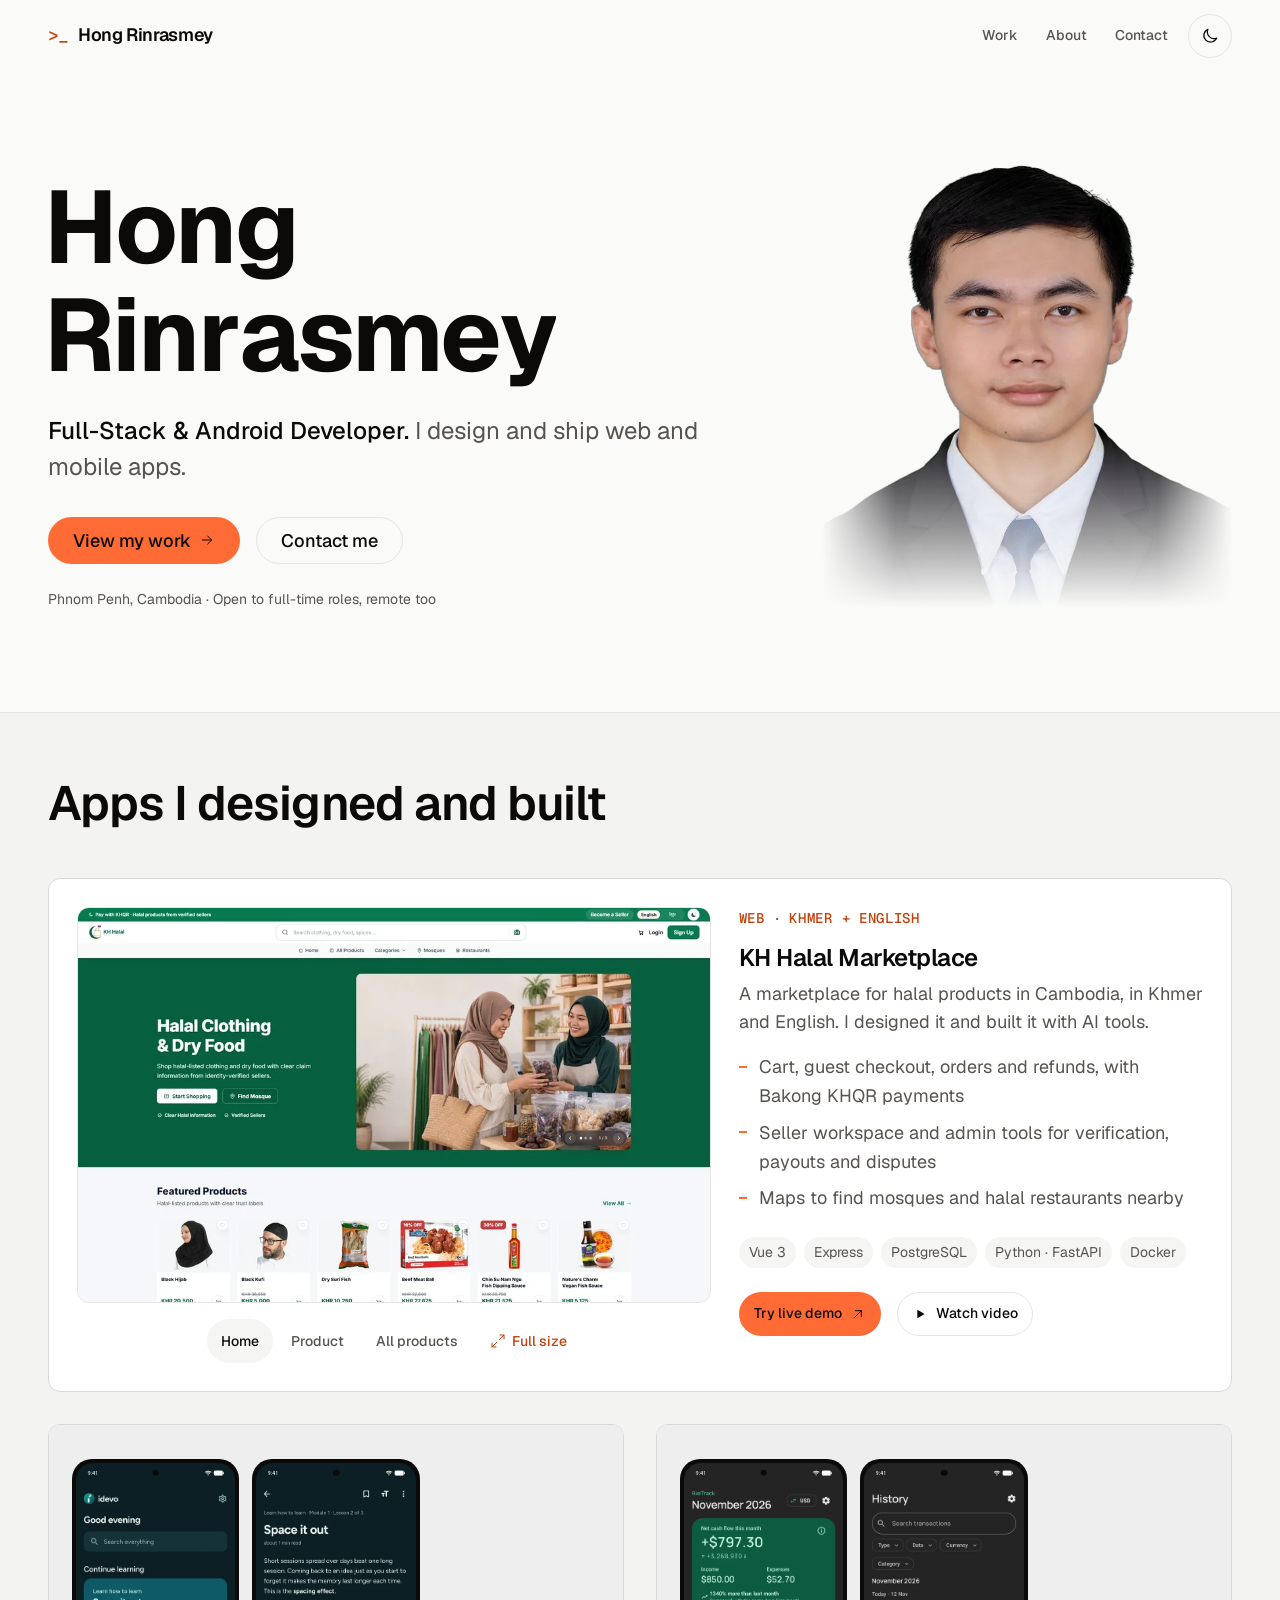
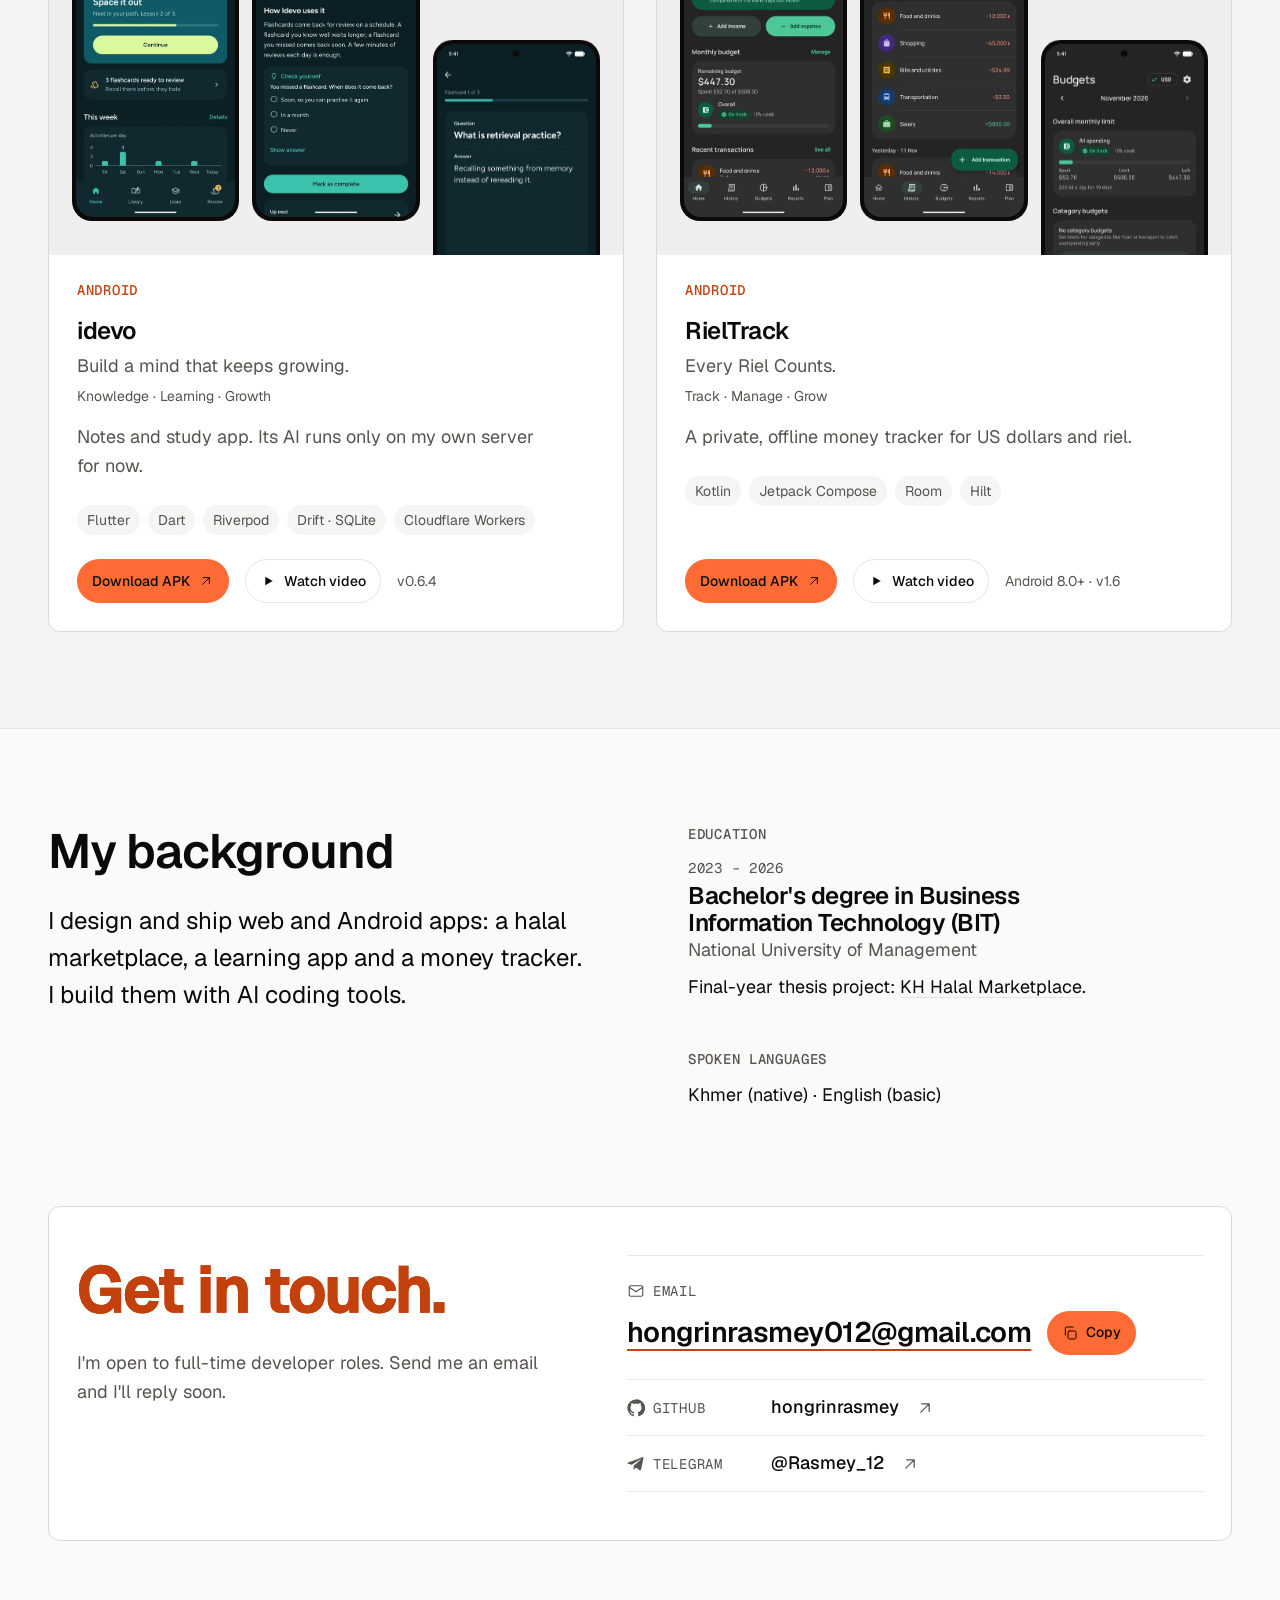
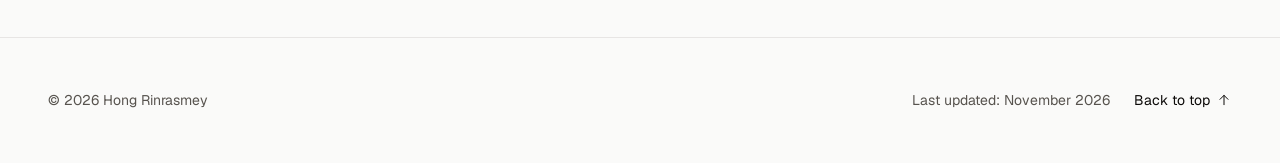
==== index.html @ bd488408 "Videos: version tag on video links so browsers load the new files Co-Authored-By: Claude Opus 5.5 <n" ====
<!doctype html>
<html lang="en">
<head>
  <meta charset="utf-8">
  <meta name="viewport" content="width=device-width, initial-scale=1">

  <!-- ===== PAGE INFO (browser tab + Google) ===== -->
  <title>Hong Rinrasmey · Full-Stack &amp; Android Developer</title>
  <meta name="description" content="Hong Rinrasmey, Full-Stack &amp; Android Developer. I design and ship web and mobile apps.">
  <meta name="color-scheme" content="dark light">
  <meta name="theme-color" content="#0C0A09" media="(prefers-color-scheme: dark)">
  <meta name="theme-color" content="#FAFAF9" media="(prefers-color-scheme: light)">

  <!-- The site's public address (GitHub Pages). Moving to a custom domain? Change it here, in og:image,
       twitter:image and "url" in the JSON-LD below. -->
  <link rel="canonical" href="https://hongrinrasmey.github.io/">
  <meta property="og:url" content="https://hongrinrasmey.github.io/">

  <!-- ===== SHARING PREVIEW (LinkedIn, Telegram, Facebook, X…) =====
       The picture is assets/images/og-image.png (1200 × 630). To change it, see tools/og-image.html.
       Sharing sites need the FULL address of the picture. -->
  <meta property="og:type" content="website">
  <meta property="og:title" content="Hong Rinrasmey · Full-Stack &amp; Android Developer">
  <meta property="og:description" content="Hong Rinrasmey, Full-Stack &amp; Android Developer. I design and ship web and mobile apps.">
  <meta property="og:image" content="https://hongrinrasmey.github.io/assets/images/og-image.png">
  <meta property="og:image:width" content="1200">
  <meta property="og:image:height" content="630">
  <meta property="og:image:alt" content="Hong Rinrasmey">
  <meta name="twitter:card" content="summary_large_image">
  <meta name="twitter:title" content="Hong Rinrasmey · Full-Stack &amp; Android Developer">
  <meta name="twitter:description" content="Hong Rinrasmey, Full-Stack &amp; Android Developer. I design and ship web and mobile apps.">
  <meta name="twitter:image" content="https://hongrinrasmey.github.io/assets/images/og-image.png">

  <!-- Icons for browser tabs and phone home screens -->
  <link rel="icon" href="favicon.svg" type="image/svg+xml">
  <link rel="icon" href="favicon-32.png" type="image/png" sizes="32x32">
  <link rel="apple-touch-icon" href="apple-touch-icon.png">
  <!-- site.webmanifest is added by the theme script below, only when the site runs on a web server
       (browsers block it, with a console error, when index.html is opened by double-clicking). -->

  <!-- Tells Google who you are. Add more profile links inside "sameAs". -->
  <script type="application/ld+json">
  {
    "@context": "https://schema.org",
    "@type": "Person",
    "name": "Hong Rinrasmey",
    "url": "https://hongrinrasmey.github.io/",
    "jobTitle": "Full-Stack & Android Developer",
    "alumniOf": { "@type": "CollegeOrUniversity", "name": "National University of Management" },
    "address": { "@type": "PostalAddress", "addressCountry": "KH" },
    "sameAs": ["https://github.com/hongrinrasmey"]
  }
  </script>

  <!-- Sets the colour theme before the page draws, so it never flashes the wrong theme. -->
  <script>
    (function () {
      var d = document.documentElement, t = null;
      try { t = localStorage.getItem('theme'); } catch (e) {}
      if (t !== 'light' && t !== 'dark') {
        t = window.matchMedia && matchMedia('(prefers-color-scheme: light)').matches ? 'light' : 'dark';
      }
      d.setAttribute('data-theme', t);
      d.classList.add('js'); /* JavaScript is on: show the menu and theme buttons */
      if (/^https?:$/.test(location.protocol)) {
        var m = document.createElement('link');
        m.rel = 'manifest'; m.href = 'site.webmanifest';
        document.head.appendChild(m);
        /* preload the Geist font file (only on a web server: file:// blocks it) */
        var p = document.createElement('link');
        p.rel = 'preload'; p.as = 'font'; p.type = 'font/woff2'; p.crossOrigin = '';
        p.href = 'assets/fonts/geist-latin.woff2';
        document.head.appendChild(p);
      }
    })();
  </script>

  <!-- Font: Geist (text and headings) + Geist Mono (small labels). (taste-skill-ignore: DESIGN.md §6.3 Geist Mono for labels)
       If you change them, also change --font-sans and --font-mono at the top of css/style.css. (taste-skill-ignore: DESIGN.md §6.3) -->
  <!-- Noto Sans Khmer (for Khmer text) is added by js/main.js only when the page has Khmer text. -->

  <link rel="stylesheet" href="css/style.css">
</head>
<body>

  <a class="skip-link" href="#main">Skip to content</a>

  <!-- ===== HEADER ===== -->
  <header class="site-header">
    <div class="container header__inner">
      <!-- >_ opens the terminal (needs JavaScript; without it the plain mark inside the name shows) -->
      <button class="wordmark__mark term-btn" type="button" aria-label="Open terminal" title="Terminal (`)">&gt;_</button>
      <a class="wordmark" href="#top"><span class="wordmark__mark wordmark__mark--nojs" aria-hidden="true">&gt;_</span>Hong Rinrasmey</a>

      <nav id="site-nav" class="site-nav" aria-label="Main">
        <ul class="site-nav__list">
          <li><a class="site-nav__link" href="#work">Work</a></li>
          <li><a class="site-nav__link" href="#about">About</a></li>
          <li><a class="site-nav__link" href="#contact">Contact</a></li>
        </ul>
      </nav>

      <!-- RÉSUMÉ: put resume.pdf in assets/, then change href="#" to href="assets/resume.pdf" (here AND in Contact) -->
      <a class="btn btn--secondary btn--sm header__resume link-opt" href="#" download>Résumé</a>

      <button class="icon-btn theme-toggle" type="button" aria-label="Switch to light theme" title="Switch theme (T)">
        <svg class="icon-sun" width="20" height="20" viewBox="0 0 24 24" fill="none" stroke="currentColor" stroke-width="1.5" stroke-linecap="round" aria-hidden="true"><circle cx="12" cy="12" r="4"/><path d="M12 2v2M12 20v2M2 12h2M20 12h2M4.9 4.9l1.4 1.4M17.7 17.7l1.4 1.4M4.9 19.1l1.4-1.4M17.7 6.3l1.4-1.4"/></svg>
        <svg class="icon-moon" width="20" height="20" viewBox="0 0 24 24" fill="none" stroke="currentColor" stroke-width="1.5" stroke-linejoin="round" aria-hidden="true"><path d="M20 14.5A8 8 0 0 1 9.5 4a8 8 0 1 0 10.5 10.5z"/></svg>
      </button>

      <button class="icon-btn menu-toggle" type="button" aria-expanded="false" aria-controls="site-nav" aria-label="Open menu">
        <svg width="20" height="20" viewBox="0 0 24 24" fill="none" stroke="currentColor" stroke-width="1.5" stroke-linecap="round" aria-hidden="true"><path class="menu-toggle__open" d="M4 7h16M4 12h16M4 17h16"/><path class="menu-toggle__close" d="M6 6l12 12M18 6L6 18"/></svg>
      </button>
    </div>
  </header>

  <main id="main" tabindex="-1">

    <!-- ===== 00 · HERO ===== -->
    <section class="hero" id="top" aria-labelledby="hero-title">
      <div class="container hero__inner">
        <!-- MY PHOTO: assets/images/me.webp (800 × 1000). Above the name on phones, right of it on wide screens.
             To change it, replace that file. -->
        <figure class="hero__photo hero__item">
          <img src="assets/images/me.webp" alt="Photo of Hong Rinrasmey" width="800" height="1000" fetchpriority="high" decoding="async" draggable="false">
        </figure>
        <!-- AVAILABLE FOR WORK: you said "not now", so it is hidden.
             To show it later, remove the comment marks around the <p> below.
        <p class="hero__status hero__item"><span class="status-dot" aria-hidden="true"></span>Available for work</p>
        -->
        <h1 class="hero__title hero__item" id="hero-title">Hong Rinrasmey</h1>
        <p class="hero__intro hero__item">
          <span class="hero__role">Full-Stack &amp; Android Developer.</span>
          <!-- Idea from your GitHub, use it only if it is how you'd say it:
               "I build offline-first Android apps and bilingual web apps for Cambodia." -->
          I design and ship web and mobile apps.
        </p>
        <!-- CURRENTLY (optional): remove the comment marks and fill it in.
        <p class="hero__now hero__item"><span class="hero__now-label">Currently →</span> [what I am building] · [what I am learning]</p>
        -->
        <div class="hero__actions hero__item">
          <a class="btn btn--primary" href="#work">
            View my work
            <svg class="btn__arrow" width="16" height="16" viewBox="0 0 24 24" fill="none" stroke="currentColor" stroke-width="1.5" stroke-linecap="round" stroke-linejoin="round" aria-hidden="true"><path d="M5 12h14M13 6l6 6-6 6"/></svg>
          </a>
          <a class="btn btn--secondary" href="#contact">Contact me</a>
        </div>
        <p class="hero__meta hero__item"><span>Phnom Penh, Cambodia</span> · <span>Open to full-time roles, remote too</span></p>
        <!-- QUICK STATS (optional, real numbers only, max 3). Remove the comment marks to show them.
             data-count is the number that counts up; the text inside is what shows without JavaScript.
        <dl class="stats hero__item">
          <div class="stats__item"><dt class="stats__label">[label]</dt><dd class="stats__value" data-count="0">0</dd></div>
        </dl>
        -->
      </div>
    </section>


    <!-- ===== 01 · SELECTED WORK =====
         HOW TO EDIT A PROJECT CARD
         - Buttons: put the real address in href="..." and the button appears. Leave href="#" and it stays hidden.
         - Video: put the file path (assets/videos/name.mp4) or a YouTube link in data-video="...".
           Optional data-video-short="..." = a tall PORTRAIT version that phones (640px and narrower) play instead
           (data-poster-short = its poster, if its shape differs from the main poster).
         - Hover preview (desktop mouse): data-preview="12" on the Watch video button = the second the silent preview starts. Remove it to turn the preview off for that card.
           data-poster="..." is the still picture shown before the video plays (optional).
           data-wide = a 16:9 video on an Android card (the promo) opens the wide pop-up.
         - Public code: add this inside the card's project-card__actions:
             <a class="btn btn--secondary" href="https://github.com/..." target="_blank" rel="noopener noreferrer">View code</a>
         - Add a project: copy one whole <article class="project-card"> … </article> block and change it.
    -->
    <section class="section section--band" id="work" aria-labelledby="work-title">
      <div class="container">
        <div class="section__head reveal">
          <h2 class="section__title" id="work-title">Apps I designed and built</h2>
        </div>

        <!-- PROJECT 1 (FEATURED, full width): KH Halal Marketplace — web app -->
        <article class="project-card project-card--featured reveal" id="kh-halal" aria-labelledby="p1-title">
          <!-- 3 whole desktop screens (1920×1200), one at a time. initDeck (js/main.js) changes the screen every 5s while it is on
               screen (pauses on hover/focus); a screen button stops it. "Full size" opens the one showing. Without JS: the first
               screen, and the link opens it. Add a screen: one more <img> (aria-hidden="true") + one more button (next data-screen).
               srcset = smaller copies for phones and laptops. After adding or replacing a screen: python -I tools/small-copies.py -->
          <div class="project-card__shots">
            <figure class="deck">
              <a class="project-card__media project-card__media--web shot-link" href="assets/images/kh-halal-marketplace.webp">
                <img class="is-on" src="assets/images/kh-halal-marketplace.webp"
                     srcset="assets/images/kh-halal-marketplace-960.webp 960w, assets/images/kh-halal-marketplace-1280.webp 1280w, assets/images/kh-halal-marketplace.webp 1920w"
                     sizes="(min-width: 1024px) min(58vw, 1005px), calc(100vw - 32px)"
                     alt="KH Halal Marketplace home page: search with photo search, Halal Clothing and Dry Food banner, and featured products with prices in riel and US dollars"
                     width="1920" height="1200" loading="lazy" decoding="async">
                <img aria-hidden="true" src="assets/images/kh-halal-product.webp"
                     srcset="assets/images/kh-halal-product-960.webp 960w, assets/images/kh-halal-product-1280.webp 1280w, assets/images/kh-halal-product.webp 1920w"
                     sizes="(min-width: 1024px) min(58vw, 1005px), calc(100vw - 32px)"
                     alt="KH Halal product page: Black Hijab, price in riel and US dollars, the identity-verified seller, and Add to Cart"
                     width="1920" height="1200" loading="lazy" decoding="async">
                <img aria-hidden="true" src="assets/images/kh-halal-products.webp"
                     srcset="assets/images/kh-halal-products-960.webp 960w, assets/images/kh-halal-products-1280.webp 1280w, assets/images/kh-halal-products.webp 1920w"
                     sizes="(min-width: 1024px) min(58vw, 1005px), calc(100vw - 32px)"
                     alt="KH Halal All Products page: filters by price and halal claim, and product cards with prices in riel and US dollars"
                     width="1920" height="1200" loading="lazy" decoding="async">
              </a>
              <div class="screens" role="group" aria-label="KH Halal screens">
                <button type="button" data-screen="0" aria-pressed="true">Home</button>
                <button type="button" data-screen="1" aria-pressed="false">Product</button>
                <button type="button" data-screen="2" aria-pressed="false">All products</button>
                <button type="button" class="screens__full" data-shot><svg width="16" height="16" viewBox="0 0 24 24" fill="none" stroke="currentColor" stroke-width="1.5" stroke-linecap="round" stroke-linejoin="round" aria-hidden="true"><path d="M15 3h6v6M9 21H3v-6M21 3l-7 7M3 21l7-7"/></svg>Full size</button>
              </div>
            </figure>
          </div>
          <div class="project-card__body">
            <div class="project-card__info">
            <ul class="project-card__meta" aria-label="Platform">
              <li class="platform-tag">Web</li>
              <li class="platform-tag">Khmer + English</li>
            </ul>
            <h3 class="project-card__title" id="p1-title">KH Halal Marketplace</h3>
            <p class="project-card__lead">A marketplace for halal products in Cambodia, in Khmer and English. I designed it and built it with AI tools.</p>
            <!-- Longer story, hidden so the card stays short. To show it, move it out of this comment:
            <p class="project-card__text">Muslim shoppers need to know a product is halal and that the seller is real. Every seller is identity-verified, every listing shows clear halal-claim information, and buyers pay with Bakong KHQR. I designed it and built it with AI tools.</p>
            -->
            <!-- WHAT I DID / LEARNED (your own words): remove the comment marks and write 1-2 short sentences.
            <p class="project-card__text">[TODO: the hardest problem you solved here, and what you learned from it]</p>
            -->
            </div>
            <div class="project-card__extra">
            <ul class="project-card__features" aria-label="Key features">
              <li>Cart, guest checkout, orders and refunds, with Bakong KHQR payments</li>
              <li>Seller workspace and admin tools for verification, payouts and disputes</li>
              <li>Maps to find mosques and halal restaurants nearby</li>
            </ul>
            <ul class="tags" aria-label="Built with">
              <li>Vue 3</li>
              <li>Express</li>
              <li>PostgreSQL</li>
              <li>Python · FastAPI</li>
              <li>Docker</li>
            </ul>
            <div class="project-card__actions">
              <!-- LIVE DEMO: the address is in href="..." below. -->
              <a class="btn btn--primary btn--sm link-opt" href="https://kh-halal-marketplace.onrender.com/" target="_blank" rel="noopener noreferrer">
                Try live demo
                <svg class="btn__arrow" width="16" height="16" viewBox="0 0 24 24" fill="none" stroke="currentColor" stroke-width="1.5" stroke-linecap="round" stroke-linejoin="round" aria-hidden="true"><path d="M7 17L17 7M8 7h9v9"/></svg>
              </a>
              <button class="btn btn--secondary btn--sm video-btn" type="button" data-video="assets/videos/kh-halal-marketplace-promo.mp4?v=1116" data-preview="12" data-sound data-poster="assets/videos/kh-halal-marketplace-promo-poster.webp?v=1116" data-wide data-title="KH Halal Marketplace promo video" aria-describedby="kh-halal-promo-desc">
                <svg width="16" height="16" viewBox="0 0 24 24" fill="currentColor" aria-hidden="true"><path d="M8 5.5v13l11-6.5z"/></svg>
                Watch video
              </button>
              <!-- What the video shows, for people who can't see it. Update it when the video changes. -->
              <p class="visually-hidden" id="kh-halal-promo-desc">Promo video with music, plays with sound (the Sound button turns it off), about 55 seconds, with captions. Shopper side: halal clothing and dry food on the home page, the product list, opening a product and adding it to the cart without an account, the Khmer version, the checkout with its delivery fee, and the KHQR payment page in riel (stopped before an order is placed), then the same home page on a desktop and on a phone. Seller side: the dashboard, the three-step add-product form and a new product waiting for admin review.</p>
            </div>
            </div>
          </div>
        </article>

        <!-- OTHER PROJECTS (2 columns on tablet and desktop) -->
        <div class="projects__grid">

          <!-- PROJECT 2: idevo — Android app -->
          <article class="project-card reveal" id="idevo" aria-labelledby="p2-title" style="--d: 1">
            <!-- Screenshots: idevo 0.6.4 (public x86_64 APK) on an Android emulator in dark mode, sample path + notes typed by hand (scripts/seed-idevo.sh) -->
            <!-- data-next: the screen this phone fades to (and back). Remove it to keep the phone still. -->
            <div class="project-card__media project-card__media--phones">
              <div class="phone"><img src="assets/images/idevo-home.webp" alt="idevo home screen: continue learning, flashcards due and this week's activity" data-next="assets/images/idevo-library.webp" data-next-alt="idevo library: notes with search and filters" width="405" height="900" loading="lazy" decoding="async"></div>
              <div class="phone"><img src="assets/images/idevo-lesson.webp" alt="An idevo lesson with its practice questions" data-next="assets/images/idevo-path.webp" data-next-alt="An idevo learning path: modules, lessons done and the next lesson" width="405" height="900" loading="lazy" decoding="async"></div>
              <div class="phone"><img src="assets/images/idevo-review.webp" alt="An idevo flashcard review session" data-next="assets/images/idevo-progress.webp" data-next-alt="idevo progress: days studied, lessons, flashcards and activity per day" width="405" height="900" loading="lazy" decoding="async"></div>
            </div>
            <div class="project-card__body">
              <div class="project-card__info">
              <ul class="project-card__meta" aria-label="Platform">
                <li class="platform-tag">Android</li>
              </ul>
              <h3 class="project-card__title" id="p2-title">idevo</h3>
              <!-- Old lead: A notes library and learning companion. You study offline; the built-in AI needs the internet and, for now, only runs on my own server. -->
              <p class="project-card__lead">Build a mind that keeps growing.</p>
              <p class="project-card__kw">Knowledge · Learning · Growth</p>
              <!-- Honesty (CLAUDE.md §3): the promo shows the AI, so the card says who can use it -->
              <p class="project-card__text">Notes and study app. Its AI runs only on my own server for now.</p>
              <!-- WHAT I DID / LEARNED (your own words): remove the comment marks and write 1-2 short sentences.
              <p class="project-card__text">[TODO: the hardest problem you solved here, and what you learned from it]</p>
              -->
              </div>
              <div class="project-card__extra">
              <!-- DESIGN.md §8.3: the problem text and key features show on the featured card only.
                   Kept here (confirmed from GitHub) in case this becomes the featured card:
                Notes, learning paths and flashcards live in a local database on your phone: no account, no analytics, studying works offline. AI help and sync are optional, need the internet and run on a server you own. I designed it and built it with AI tools.
                - Notes with templates, tags, version history and Markdown export
                - Spaced-repetition flashcards and quizzes for every lesson
                - Optional AI drafts and end-to-end encrypted sync
                (Owner, 2026-11-13: the AI works only for the owner so far, not for public users.)
              -->
              <ul class="tags" aria-label="Built with">
                <li>Flutter</li>
                <li>Dart</li>
                <li>Riverpod</li>
                <li>Drift · SQLite</li>
                <li>Cloudflare Workers</li>
              </ul>
              <div class="project-card__actions">
                <!-- DOWNLOAD: always the newest release of the public Idevo-Downloads repo -->
                <a class="btn btn--primary btn--sm link-opt" href="https://github.com/hongrinrasmey/Idevo-Downloads/releases/latest" target="_blank" rel="noopener noreferrer">
                  Download APK
                  <svg class="btn__arrow" width="16" height="16" viewBox="0 0 24 24" fill="none" stroke="currentColor" stroke-width="1.5" stroke-linecap="round" stroke-linejoin="round" aria-hidden="true"><path d="M7 17L17 7M8 7h9v9"/></svg>
                </a>
                <button class="btn btn--secondary btn--sm video-btn" type="button" data-video="assets/videos/idevo-promo.mp4?v=1116" data-preview="19" data-sound data-video-short="assets/videos/idevo-promo-mobile.mp4?v=1116" data-poster-short="assets/videos/idevo-promo-mobile-poster.webp?v=1116" data-poster="assets/videos/idevo-promo-poster.webp?v=1116" data-wide data-title="idevo promo video" aria-describedby="idevo-promo-desc">
                  <svg width="16" height="16" viewBox="0 0 24 24" fill="currentColor" aria-hidden="true"><path d="M8 5.5v13l11-6.5z"/></svg>
                  Watch video
                </button>
                <p class="visually-hidden" id="idevo-promo-desc">Promo video with music, plays with sound (the Sound button turns it off), about 54 seconds, with captions (phones get the same video in a tall layout). The built-in AI fills in a learning path from one sentence, plans its four modules and writes three lessons, each labelled as an AI draft to check; the lesson's own check question with its answer and reason; the AI turns a sample lesson into five flashcards to check before saving; "Remember it longer. Study offline. No account."; a flashcard with its four review choices (Again 10 minutes, Hard 1 day, Good 3 days, Easy 4 days); then the app switches to Khmer.</p>
                <span class="project-card__note">v0.6.4</span>
              </div>
              </div>
            </div>
          </article>

          <!-- PROJECT 3: RielTrack — Android app -->
          <article class="project-card reveal" id="rieltrack" aria-labelledby="p3-title" style="--d: 2">
            <!-- Screenshots: RielTrack 1.6 with sample data (scripts/seed-rieltrack.sh), Android emulator in dark mode -->
            <div class="project-card__media project-card__media--phones">
              <div class="phone"><img src="assets/images/rieltrack.webp" alt="RielTrack home screen: net cash flow this month, monthly budget left and recent transactions" data-next="assets/images/rieltrack-reports.webp" data-next-alt="RielTrack reports: net cash flow and spending compared with last month" width="405" height="900" loading="lazy" decoding="async"></div>
              <div class="phone"><img src="assets/images/rieltrack-2.webp" alt="RielTrack history: transactions in US dollars and riel, grouped by day" data-next="assets/images/rieltrack-categories.webp" data-next-alt="RielTrack spending by category, plus income against expenses" width="405" height="900" loading="lazy" decoding="async"></div>
              <div class="phone"><img src="assets/images/rieltrack-3.webp" alt="RielTrack budgets: overall monthly limit with spent, limit and amount left" data-next="assets/images/rieltrack-add.webp" data-next-alt="Adding an expense in RielTrack: amount in riel or dollars, date and category" width="405" height="900" loading="lazy" decoding="async"></div>
            </div>
            <div class="project-card__body">
              <div class="project-card__info">
              <ul class="project-card__meta" aria-label="Platform">
                <li class="platform-tag">Android</li>
              </ul>
              <h3 class="project-card__title" id="p3-title">RielTrack</h3>
              <!-- Old lead: A private, offline money tracker for US dollars and riel. -->
              <p class="project-card__lead">Every Riel Counts.</p>
              <p class="project-card__kw">Track · Manage · Grow</p>
              <p class="project-card__text">A private, offline money tracker for US dollars and riel.</p>
              <!-- WHAT I DID / LEARNED (your own words): remove the comment marks and write 1-2 short sentences.
              <p class="project-card__text">[TODO: the hardest problem you solved here, and what you learned from it]</p>
              -->
              </div>
              <div class="project-card__extra">
              <!-- DESIGN.md §8.3: the problem text and key features show on the featured card only.
                   Kept here (confirmed from GitHub) in case this becomes the featured card:
                In Cambodia people pay in both dollars and riel. RielTrack records each amount in its own currency and works out mixed totals with your own exchange rate, all on the phone with no sign-in and no cloud. I designed it and built it with AI tools.
                - Accounts, budgets, reports, bills and savings goals in USD and KHR
                - Recurring items with reminders, CSV import and export, JSON backup
                - English and Khmer, light and dark themes, optional app lock
              -->
              <ul class="tags" aria-label="Built with">
                <li>Kotlin</li>
                <li>Jetpack Compose</li>
                <li>Room</li>
                <li>Hilt</li>
              </ul>
              <div class="project-card__actions">
                <a class="btn btn--primary btn--sm" href="https://github.com/hongrinrasmey/RielTrack-Downloads/releases/latest" target="_blank" rel="noopener noreferrer">
                  Download APK
                  <svg class="btn__arrow" width="16" height="16" viewBox="0 0 24 24" fill="none" stroke="currentColor" stroke-width="1.5" stroke-linecap="round" stroke-linejoin="round" aria-hidden="true"><path d="M7 17L17 7M8 7h9v9"/></svg>
                </a>
                <button class="btn btn--secondary btn--sm video-btn" type="button" data-video="assets/videos/rieltrack-promo.mp4?v=1116" data-preview="5.3" data-sound data-video-short="assets/videos/rieltrack-promo-mobile.mp4?v=1116" data-poster-short="assets/videos/rieltrack-promo-mobile-poster.webp?v=1116" data-poster="assets/videos/rieltrack-promo-poster.webp?v=1116" data-wide data-title="RielTrack promo video" aria-describedby="rieltrack-promo-desc">
                  <svg width="16" height="16" viewBox="0 0 24 24" fill="currentColor" aria-hidden="true"><path d="M8 5.5v13l11-6.5z"/></svg>
                  Watch video
                </button>
                <p class="visually-hidden" id="rieltrack-promo-desc">Promo video with music, plays with sound (the Sound button turns it off), about 38 seconds, with captions (phones get the same video in a tall layout). The month at a glance in dollars and riel, a 12,000 riel expense added, a $150 freelance income added, the history with riel and dollar amounts side by side, a comparison with last month, the monthly budget, "No account. No cloud. No ads.", then the app switches to Khmer.</p>
                <span class="project-card__note">Android 8.0+ · v1.6</span>
              </div>
              </div>
            </div>
          </article>

        </div>
      </div>
    </section>

    <!-- ===== 02 · ABOUT =====
         Top: how I build (+ bio later). Below: education and spoken languages, side by side.
         The tools I used are shown as tags on each project card, not here.
    -->
    <section class="section" id="about" aria-labelledby="about-title">
      <div class="container about__layout">
        <div class="section__head reveal">
          <h2 class="section__title" id="about-title">My background</h2>
          <p class="tech__note">I design and ship web and Android apps: a halal marketplace, a learning app and a money tracker. I build them with AI coding tools.</p>
          <!-- BIO (your own words): remove the comment marks and write 2-3 short sentences.
          <p class="tech__note">[TODO: what you're learning now, the job you want, what you enjoy building]</p>
          -->
        </div>

        <div class="about__grid">
          <!-- Education: copy one <li class="timeline__item"> per school or course. -->
          <div class="about__side reveal">
            <h3 class="skill-group__title">Education</h3>
            <ol class="timeline">
              <li class="timeline__item">
                <p class="timeline__dates">2023 – 2026</p>
                <h4 class="timeline__role">Bachelor's degree in Business Information Technology (BIT)</h4>
                <p class="timeline__company">National University of Management</p>
                <p class="timeline__text">Final-year thesis project: <a href="#kh-halal">KH Halal Marketplace</a>.</p>
              </li>
            </ol>
          </div>
          <div class="about__side reveal" style="--d: 1">
            <h3 class="skill-group__title">Spoken languages</h3>
            <p>Khmer (native) · English (basic)</p>
          </div>
        </div>
      </div>
    </section>

    <!-- Got a job or internship later? Add an "Experience" section here (copy the About section's timeline). -->

    <!-- ===== 03 · CONTACT =====
         Your email is written in 2 places: href="mailto:..." and the text you see. Change both.
         (The copy button reads the address from the link, so it updates by itself.)
    -->
    <section class="section contact" id="contact" aria-labelledby="contact-title">
      <div class="container contact__grid">
        <div class="contact__intro reveal">
          <h2 class="contact__title" id="contact-title">Get in touch.</h2>
          <p class="contact__text">I'm open to full-time developer roles. Send me an email and I'll reply soon.</p>
          <!-- REPLY TIME (only if true): remove the comment marks.
          <p class="contact__reply">I usually reply within [24 hours].</p>
          -->
        </div>

        <!-- CONTACT LIST: one row each. A row with href="#" stays hidden.
             To add a profile: copy a GitHub row, change the label, the name you see and href. -->
        <div class="contact__details reveal">
          <div class="contact__row contact__row--main">
            <span class="contact__key"><svg width="18" height="18" viewBox="0 0 24 24" fill="none" stroke="currentColor" stroke-width="1.5" stroke-linecap="round" stroke-linejoin="round" aria-hidden="true"><rect x="3" y="5" width="18" height="14" rx="2"/><path d="M3 7l9 6 9-6"/></svg>Email</span>
            <a class="contact__email" id="email-link" href="mailto:hongrinrasmey012@gmail.com">hongrinrasmey012@gmail.com</a>
            <button class="btn btn--primary btn--sm copy-btn" type="button" data-copy-from="#email-link" aria-label="Copy email address">
              <svg class="copy-btn__icon" width="16" height="16" viewBox="0 0 24 24" fill="none" stroke="currentColor" stroke-width="1.5" stroke-linecap="round" stroke-linejoin="round" aria-hidden="true"><rect x="9" y="9" width="12" height="12" rx="2"/><path d="M5 15V5a2 2 0 0 1 2-2h10"/></svg>
              <svg class="copy-btn__done" width="16" height="16" viewBox="0 0 24 24" fill="none" stroke="currentColor" stroke-width="1.5" stroke-linecap="round" stroke-linejoin="round" aria-hidden="true"><path d="M4 12l5 5L20 6"/></svg>
              <span class="copy-btn__label">Copy</span>
            </button>
          </div>
          <a class="contact__row social-link" href="https://github.com/hongrinrasmey" target="_blank" rel="noopener noreferrer" aria-label="GitHub: hongrinrasmey (opens in a new tab)">
            <span class="contact__key"><svg width="18" height="18" viewBox="0 0 24 24" aria-hidden="true"><path fill="currentColor" d="M12 .5a11.5 11.5 0 0 0-3.64 22.41c.58.1.79-.25.79-.56v-2c-3.2.7-3.88-1.37-3.88-1.37-.52-1.33-1.28-1.69-1.28-1.69-1.04-.71.08-.7.08-.7 1.15.08 1.76 1.19 1.76 1.19 1.03 1.76 2.69 1.25 3.35.96.1-.75.4-1.25.73-1.54-2.55-.29-5.24-1.28-5.24-5.69 0-1.26.45-2.29 1.19-3.1-.12-.29-.52-1.46.11-3.05 0 0 .97-.31 3.17 1.18a11 11 0 0 1 5.77 0c2.2-1.49 3.17-1.18 3.17-1.18.63 1.59.23 2.76.11 3.05.74.81 1.19 1.84 1.19 3.1 0 4.42-2.69 5.39-5.26 5.68.41.36.78 1.06.78 2.14v3.17c0 .31.21.67.8.56A11.5 11.5 0 0 0 12 .5z"/></svg>GitHub</span>
            <span class="contact__value">hongrinrasmey</span>
            <svg class="btn__arrow" width="20" height="20" viewBox="0 0 24 24" fill="none" stroke="currentColor" stroke-width="1.5" stroke-linecap="round" stroke-linejoin="round" aria-hidden="true"><path d="M7 17L17 7M8 7h9v9"/></svg>
          </a>
          <a class="contact__row social-link link-opt" href="#" target="_blank" rel="noopener noreferrer" aria-label="LinkedIn (opens in a new tab)">
            <span class="contact__key"><svg width="18" height="18" viewBox="0 0 24 24" aria-hidden="true"><path fill="currentColor" d="M20.45 20.45h-3.56v-5.57c0-1.33-.02-3.04-1.85-3.04-1.85 0-2.14 1.45-2.14 2.94v5.67H9.35V9h3.41v1.56h.05c.48-.9 1.64-1.85 3.37-1.85 3.6 0 4.27 2.37 4.27 5.46v6.28zM5.34 7.43a2.06 2.06 0 1 1 0-4.13 2.06 2.06 0 0 1 0 4.13zM7.12 20.45H3.56V9h3.56v11.45zM22.22 0H1.77C.79 0 0 .77 0 1.73v20.54C0 23.23.79 24 1.77 24h20.45c.98 0 1.78-.77 1.78-1.73V1.73C24 .77 23.2 0 22.22 0z"/></svg>LinkedIn</span>
            <span class="contact__value">[TODO: your LinkedIn name]</span>
            <svg class="btn__arrow" width="20" height="20" viewBox="0 0 24 24" fill="none" stroke="currentColor" stroke-width="1.5" stroke-linecap="round" stroke-linejoin="round" aria-hidden="true"><path d="M7 17L17 7M8 7h9v9"/></svg>
          </a>
          <a class="contact__row social-link link-opt" href="https://t.me/Rasmey_12" target="_blank" rel="noopener noreferrer" aria-label="Telegram: @Rasmey_12 (opens in a new tab)">
            <span class="contact__key"><svg width="18" height="18" viewBox="0 0 24 24" aria-hidden="true"><path fill="currentColor" d="M21.9 4.3l-3.2 15.1c-.2 1.1-.9 1.3-1.8.8l-4.9-3.6-2.4 2.3c-.3.3-.5.5-1 .5l.4-5 9.1-8.2c.4-.4-.1-.6-.6-.2L6.3 13.1 1.5 11.6c-1-.3-1.1-1 .2-1.5L20.5 2.9c.9-.3 1.6.2 1.4 1.4z"/></svg>Telegram</span>
            <span class="contact__value">@Rasmey_12</span>
            <svg class="btn__arrow" width="20" height="20" viewBox="0 0 24 24" fill="none" stroke="currentColor" stroke-width="1.5" stroke-linecap="round" stroke-linejoin="round" aria-hidden="true"><path d="M7 17L17 7M8 7h9v9"/></svg>
          </a>
          <!-- RÉSUMÉ: put resume.pdf in assets/, then change href="#" to href="assets/resume.pdf" -->
          <a class="contact__row link-opt" href="#" download>
            <span class="contact__key"><svg width="18" height="18" viewBox="0 0 24 24" fill="none" stroke="currentColor" stroke-width="1.5" stroke-linecap="round" stroke-linejoin="round" aria-hidden="true"><path d="M14 3H7a2 2 0 0 0-2 2v14a2 2 0 0 0 2 2h10a2 2 0 0 0 2-2V8z"/><path d="M14 3v5h5M9 13h6M9 17h6"/></svg>Résumé</span>
            <span class="contact__value">Download PDF</span>
            <svg class="btn__arrow" width="20" height="20" viewBox="0 0 24 24" fill="none" stroke="currentColor" stroke-width="1.5" stroke-linecap="round" stroke-linejoin="round" aria-hidden="true"><path d="M12 5v14M6 13l6 6 6-6"/></svg>
          </a>
        </div>
      </div>
    </section>

  </main>

  <!-- ===== FOOTER ===== -->
  <footer class="site-footer">
    <div class="container footer__inner">
      <p>&copy; <span id="year">2026</span> Hong Rinrasmey</p>
      <!-- Change this by hand whenever you update the site -->
      <p>Last updated: November 2026</p>
      <a class="footer__top" href="#top">
        Back to top
        <svg class="footer__arrow" width="16" height="16" viewBox="0 0 24 24" fill="none" stroke="currentColor" stroke-width="1.5" stroke-linecap="round" stroke-linejoin="round" aria-hidden="true"><path d="M12 19V5M6 11l6-6 6 6"/></svg>
      </a>
    </div>
  </footer>

  <!-- ===== VIDEO POP-UP (filled by js/main.js when a "Watch video" button is pressed) ===== -->
  <dialog class="video-modal" id="video-modal" aria-labelledby="video-modal-title">
    <div class="video-modal__inner">
      <div class="video-modal__head">
        <p class="video-modal__title" id="video-modal-title">Demo video</p>
        <span>
        <button class="btn btn--secondary btn--sm video-modal__sound" type="button" aria-pressed="false"><svg width="18" height="18" viewBox="0 0 24 24" fill="none" stroke="currentColor" stroke-width="1.5" stroke-linecap="round" stroke-linejoin="round" aria-hidden="true"><path d="M11 5L6 9H2v6h4l5 4V5z"/><path d="M23 9l-6 6M17 9l6 6"/></svg>Sound</button>
        <button class="icon-btn video-modal__close" type="button" aria-label="Close">
          <svg width="20" height="20" viewBox="0 0 24 24" fill="none" stroke="currentColor" stroke-width="1.5" stroke-linecap="round" aria-hidden="true"><path d="M6 6l12 12M18 6L6 18"/></svg>
        </button>
        </span>
      </div>
      <div class="video-modal__frame"></div>
    </div>
  </dialog>

  <!-- ===== TERMINAL (opened by the >_ button or the ` key). Commands: initTerminal() in js/main.js.
       Its answers are read from this page, so they update when you edit the text above. ===== -->
  <dialog class="term" id="term" aria-labelledby="term-title">
    <div class="term__head">
      <p class="term__title"><span class="term__mark" aria-hidden="true">&gt;_</span> <span id="term-title">Terminal</span></p>
      <kbd class="term__key" aria-hidden="true">esc</kbd>
      <button class="icon-btn term__close" type="button" aria-label="Close terminal">
        <svg width="20" height="20" viewBox="0 0 24 24" fill="none" stroke="currentColor" stroke-width="1.5" stroke-linecap="round" aria-hidden="true"><path d="M6 6l12 12M18 6L6 18"/></svg>
      </button>
    </div>
    <div class="term__log" role="log" aria-live="polite"></div>
    <!-- Quick commands: click = type it + Enter. data-cmd must be a command from initTerminal() -->
    <div class="term__chips" role="group" aria-label="Quick commands">
      <button type="button" data-cmd="help">help</button>
      <button type="button" data-cmd="whoami">whoami</button>
      <button type="button" data-cmd="projects">projects</button>
      <button type="button" data-cmd="contact">contact</button>
    </div>
    <form class="term__form">
      <span class="term__prompt" aria-hidden="true">&gt;</span>
      <label class="visually-hidden" for="term-input">Command</label>
      <input class="term__input" id="term-input" type="text" autocomplete="off" autocapitalize="off" spellcheck="false" enterkeyhint="send" autofocus>
    </form>
  </dialog>

  <!-- Screen readers hear "Copied!" from here -->
  <p class="visually-hidden" id="live-region" aria-live="polite"></p>

  <script src="js/main.js" defer></script>
</body>
</html>
---- css/style.css ----
/* Re-colour: --accent + --accent-text, both themes */

/* ===== 0. FONTS (licence: assets/fonts) ===== */
@font-face {
  font-family: "Geist";
  font-style: normal;
  font-weight: 400 700;
  font-display: swap;
  src: url("../assets/fonts/geist-latin.woff2") format("woff2");
}
@font-face {
  font-family: "Geist Mono"; /* taste-skill-ignore */
  font-style: normal;
  font-weight: 400 500;
  font-display: swap;
  src: url("../assets/fonts/geist-mono-latin.woff2") format("woff2");
}

/* sized like Geist: no jump */
@font-face {
  font-family: "Geist Fallback";
  src: local("Arial");
  size-adjust: 103.1%;
  ascent-override: 98%; descent-override: 29.1%; line-gap-override: 0%;
}
@font-face {
  font-family: "Geist Mono Fallback"; /* taste-skill-ignore */
  src: local("Courier New");
  size-adjust: 100%;
  ascent-override: 101%; descent-override: 30%; line-gap-override: 0%;
}

/* ===== 1. DESIGN TOKENS ===== */
:root {
  /* Colours: dark theme (default) */
  --bg:          #0C0A09;
  --surface:     #171513;
  --surface-2:   #1C1917;
  --border:      #292524;
  --text:        #FAFAF9;
  --muted:       #A8A29E;
  --accent:      #FF6B35;  /* fills: buttons, dot */
  --selection:   #FF6B3559;  /* 35% */
  --accent-fg:   #0C0A09;  /* text ON orange (always dark) */
  --accent-text: #FF6B35;  /* text, links, focus ring */

  /* Fonts */
  --font-sans: "Geist", "Geist Fallback", "Noto Sans Khmer", system-ui, -apple-system, "Segoe UI", sans-serif;
  --font-mono: "Geist Mono", "Geist Mono Fallback", "Noto Sans Khmer", ui-monospace, "SFMono-Regular", Consolas, monospace; /* taste-skill-ignore */

  /* Type scale (fluid) */
  --fs-h1:    clamp(3rem, 8vw, 6.5rem);
  --fs-h2:    clamp(2rem, 4vw, 3rem);
  --fs-h3:    clamp(1.25rem, 2vw, 1.5rem);
  --fs-body:  clamp(1rem, 0.95rem + 0.25vw, 1.125rem);
  --fs-small: 0.875rem;  /* nav, footer, notes */
  --fs-label: 0.875rem;  /* 14px: mono labels, tags, dates */

  /* Spacing (8px scale) */
  --s-1: 4px;  --s-2: 8px;  --s-3: 16px; --s-4: 24px; --s-5: 32px;
  --s-6: 48px; --s-7: 64px; --s-8: 96px; --s-9: 128px;

  /* Shape and layout */
  --radius: 12px;
  --radius-pill: 999px;
  --container: 1600px;
  --gutter: 24px;
  --header-h: 64px;   /* 72px from 768px up */
  --card-pad: 20px;   /* 28px from 768px up */
  --btn-gap: 12px;    /* 16px from 768px up */

  /* Motion (DESIGN.md §11.1) */
  --ease-out-expo: cubic-bezier(0.16, 1, 0.3, 1);   /* entrances, reveals */
  --ease-out:      cubic-bezier(0.22, 1, 0.36, 1);  /* hovers, UI */
  --ease-in-out:   cubic-bezier(0.65, 0, 0.35, 1);  /* menu, modal */
  --dur-fast: 150ms;   /* colour/opacity hovers */
  --dur-base: 300ms;   /* buttons, underlines, small moves */
  --dur-slow: 600ms;   /* section reveals */
  --dur-hero: 900ms;   /* hero name only */
}

[data-theme="light"] {
  --bg:          #FAFAF9;
  --surface:     #FFFFFF;
  --surface-2:   #F5F5F4;
  --border:      #E7E5E4;
  --text:        #0C0A09;
  --muted:       #57534E;
  --accent:      #FF6B35;
  --accent-fg:   #0C0A09;
  --accent-text: #C2410C;  /* darker, readable on white */
  --selection:   #FF6B3540;  /* 25% */
}

/* ===== 2. RESET + BASE ===== */
*, *::before, *::after { box-sizing: border-box; }

html {
  -webkit-text-size-adjust: 100%;
  scroll-behavior: smooth;
  scrollbar-width: thin;
  scrollbar-color: var(--border) var(--bg);
  color-scheme: dark;
}
[data-theme="light"] { color-scheme: light; }

body {
  margin: 0;
  background: var(--bg);
  color: var(--text);
  font-family: var(--font-sans);
  font-size: var(--fs-body);
  line-height: 1.6;
  -webkit-font-smoothing: antialiased;
  text-rendering: optimizeLegibility;
  overflow-x: clip;
  transition: background-color 200ms ease, color 200ms ease;
}

h1, h2, h3, h4, p, ul, ol, dl, dd, figure { margin: 0; }
ul, ol { padding: 0; list-style: none; }
img, svg, video { display: block; max-width: 100%; }
img { height: auto; }
button { font: inherit; color: inherit; }

h1, h2, h3, h4 {
  font-weight: 600;
  letter-spacing: -0.02em;
  line-height: 1.1;
  text-wrap: balance;
}
p { max-width: 65ch; text-wrap: pretty; }

/* Text links */
a { color: inherit; }
.timeline__text a {
  position: relative;
  color: var(--text);
  text-decoration: underline 1px var(--border);
  text-underline-offset: 0.2em;
  transition: color var(--dur-fast) var(--ease-out);
}
.timeline__text a::after {
  content: "";
  position: absolute; left: 0; right: 0; bottom: 0;
  height: 2px;
  background: var(--accent-text);
  transform: scaleX(0);
  transform-origin: left;
  transition: transform var(--dur-base) var(--ease-out);
}
.timeline__text a:hover, .contact__email:hover { color: var(--accent-text); }
.timeline__text a:hover::after { transform: scaleX(1); }

::selection { background: var(--selection); color: inherit; }

:focus-visible {
  outline: 2px solid var(--accent-text);
  outline-offset: 2px;
  border-radius: 4px;
}
[tabindex="-1"]:focus { outline: none; } /* main, and places the terminal jumps to */

.visually-hidden {
  position: absolute !important; /* beats layout rules */
  width: 1px; height: 1px;
  overflow: hidden; clip: rect(0 0 0 0); white-space: nowrap;
}

/* Thin scrollbar */
::-webkit-scrollbar { width: 10px; }
::-webkit-scrollbar-track { background: var(--bg); }
::-webkit-scrollbar-thumb { background: var(--border); border-radius: 999px; border: 3px solid var(--bg); }

/* ===== 3. LAYOUT ===== */
.container {
  width: 100%;
  max-width: calc(var(--container) + 2 * var(--gutter));
  margin-inline: auto;
  padding-inline: var(--gutter);
}

.section { padding-block: var(--s-7); }
/* Work: faint full-width band */
.section--band { background: color-mix(in srgb, var(--text) 3%, var(--bg)); border-block: 1px solid var(--border); } /* taste-skill-ignore */
[id] { scroll-margin-top: calc(var(--header-h) + 16px); }

.section__head { margin-bottom: var(--s-5); }
.section__title { font-size: var(--fs-h2); max-width: 20ch; }

/* Labels; caps = mono */
.section-label, .tags li, .platform-tag, .hero__status, .hero__now, .stats__label, /* taste-skill-ignore */
.project-card__note, .project-card__kw, .skill-group__title, .timeline__dates, .contact__key { font-size: var(--fs-label); }
.section-label, .platform-tag, .hero__status, .stats__label, .skill-group__title, /* taste-skill-ignore */
.timeline__dates, .contact__key { font-family: var(--font-mono); text-transform: uppercase; letter-spacing: 0.05em; } /* taste-skill-ignore */

/* 404 page label */
.section-label { /* taste-skill-ignore */
  display: inline-flex;
  align-items: center;
  gap: 12px;
  font-weight: 500;
  color: var(--muted);
}
.section-label::before {
  content: "";
  width: 24px; height: 1px; /* taste-skill-ignore */
  background: currentColor;
}

/* ===== 4. COMPONENTS ===== */

/* Skip link */
.skip-link {
  position: absolute; left: var(--s-3); top: var(--s-3); z-index: 100;
  padding: 12px 20px; border-radius: var(--radius-pill);
  background: var(--accent); color: var(--accent-fg); font-weight: 600; text-decoration: none;
  transform: translateY(-200%);
}
.skip-link:focus { transform: none; }

/* Buttons */
.btn {
  display: inline-flex; align-items: center; justify-content: center; gap: var(--s-2);
  min-height: 44px;
  padding: 12px 24px;
  border: 1px solid transparent; /* taste-skill-ignore */
  border-radius: var(--radius-pill);
  font-size: var(--fs-body); font-weight: 500; line-height: 1.2;
  text-decoration: none;
  cursor: pointer;
  transition: background-color var(--dur-fast) var(--ease-out), border-color var(--dur-fast) var(--ease-out), color var(--dur-fast) var(--ease-out);
}
.btn--primary { background: var(--accent); color: var(--accent-fg); }
.btn--primary:hover { background: #FF8555; }
.btn--secondary { background: transparent; color: var(--text); border-color: var(--border); }
.btn--secondary:hover { border-color: var(--accent-text); color: var(--accent-text); }
.btn--sm { padding: 8px 14px; font-size: var(--fs-small); }
.btn:active { transform: scale(0.98); }
.btn__arrow { transition: transform var(--dur-base) var(--ease-out); }
.btn:hover .btn__arrow { transform: translateX(4px); }

/* Round icon buttons */
.icon-btn {
  display: inline-grid; place-items: center;
  width: 44px; height: 44px;
  border: 1px solid var(--border); /* taste-skill-ignore */
  border-radius: var(--radius-pill);
  background: transparent;
  color: var(--text);
  cursor: pointer;
  transition: border-color var(--dur-fast) var(--ease-out), color var(--dur-fast) var(--ease-out);
}
.icon-btn:hover { border-color: var(--accent-text); color: var(--accent-text); }

/* hidden until real address */
.link-opt[href="#"], .link-opt[href=""], .video-btn[data-video=""] { display: none; }

/* Tags (tech, skills) */
.tags { display: flex; flex-wrap: wrap; gap: var(--s-2); }
.tags li {
  display: inline-flex; align-items: center; gap: 6px;
  padding: 4px 10px;
  border-radius: var(--radius-pill);
  background: var(--surface-2);
  color: var(--muted);
  line-height: 1.6;
}

/* WEB / ANDROID tag */
.project-card__meta { display: flex; flex-wrap: wrap; gap: var(--s-2); margin-bottom: var(--s-3); }
.platform-tag { font-weight: 500; color: var(--accent-text); }
.platform-tag + .platform-tag::before { content: "·"; margin-right: var(--s-2); color: var(--muted); }

/* Copy buttons */
.copy-btn { position: relative; }
.dot { position: absolute; left: 50%; top: 50%; width: 6px; height: 6px; margin: -3px; border-radius: 50%; background: var(--accent); pointer-events: none; }
.copy-btn__done { display: none; }
.copy-btn.is-copied .copy-btn__icon { display: none; }
.copy-btn.is-copied .copy-btn__done { display: block; }

/* ===== 5. SECTIONS ===== */

/* --- Header --- */
.site-header {
  position: sticky; top: 0; z-index: 50;
  height: var(--header-h);
  border-bottom: 1px solid transparent; /* taste-skill-ignore */
  transition: background-color var(--dur-base) var(--ease-out), border-color var(--dur-base) var(--ease-out);
}
/* After 20px scroll (js/main.js) */
.site-header.is-scrolled {
  background: color-mix(in srgb, var(--bg) 80%, transparent);
  -webkit-backdrop-filter: blur(12px); /* taste-skill-ignore */
          backdrop-filter: blur(12px); /* taste-skill-ignore */
  border-bottom-color: var(--border);
}
.menu-open .site-header { background: var(--bg); border-bottom-color: var(--border); }
.header__inner { height: 100%; display: flex; align-items: center; gap: var(--s-2); }

.wordmark {
  margin-right: auto;
  font-weight: 600; font-size: var(--fs-body); letter-spacing: -0.02em;
  text-decoration: none;
  min-height: 44px; display: inline-flex; align-items: center;
  overflow-wrap: anywhere; gap: 10px;
}
.wordmark:hover { color: var(--accent-text); }
/* >_ prompt, same as favicon.svg */
.wordmark__mark { font-family: var(--font-mono); font-weight: 500; color: var(--accent-text); letter-spacing: -0.04em; } /* taste-skill-ignore */
/* JS: >_ is a 44px terminal button */
.term-btn, .js .wordmark__mark--nojs { display: none; }
.js .term-btn {
  display: inline-grid; place-items: center;
  min-width: 44px; min-height: 44px; margin: 0 -10px 0 -12px; padding: 0;
  border: 0; border-radius: var(--radius); background: none; font-size: var(--fs-body); cursor: pointer;
}
.js .term-btn:hover { color: var(--text); }

.site-nav__list { display: flex; gap: var(--s-1); }
.site-nav__link {
  display: inline-flex; align-items: center;
  min-height: 44px; padding: 0 12px;
  color: var(--muted);
  font-size: var(--fs-small); font-weight: 500;
  text-decoration: none;
  border-radius: var(--radius-pill);
  transition: color var(--dur-fast) var(--ease-out);
}
.site-nav__link:hover, .site-nav__link.is-active { color: var(--text); }
.site-nav__link.is-active { text-decoration: underline 2px var(--accent); text-underline-offset: 8px; }

.header__resume { display: none; }

/* Theme toggle */
.theme-toggle svg { grid-area: 1 / 1; transition: transform var(--dur-base) var(--ease-out), opacity var(--dur-fast) var(--ease-out); }
.icon-moon { opacity: 0; transform: rotate(-90deg) scale(0.6); }
[data-theme="light"] .icon-sun { opacity: 0; transform: rotate(90deg) scale(0.6); }
[data-theme="light"] .icon-moon { opacity: 1; transform: none; }

/* These buttons need JavaScript */
.theme-toggle, .menu-toggle { display: none; }
.js .theme-toggle { display: inline-grid; }

/* Mobile menu (under 768px) */
@media (max-width: 767.98px) {
  .js .menu-toggle { display: inline-grid; }
  .menu-toggle__close { display: none; }
  .menu-open .menu-toggle__open { display: none; }
  .menu-open .menu-toggle__close { display: inline; }

  .js .site-nav {
    position: fixed; inset: var(--header-h) 0 0 0; z-index: 40;
    display: none;
    padding: var(--s-6) var(--gutter);
    background: var(--bg);
  }
  .js.menu-open .site-nav { display: block; }
  .js.menu-open body { overflow: hidden; } /* no scroll behind menu */
  .js .site-nav__list { flex-direction: column; gap: var(--s-2); }
  .js .site-nav__link {
    font-size: var(--fs-h2); font-weight: 600; letter-spacing: -0.02em;
    color: var(--text); padding: var(--s-2) 0; min-height: 56px;
  }
  .js .site-nav__link.is-active { text-decoration: none; color: var(--accent-text); }
  .js.menu-open .site-nav__link { animation: menu-in var(--dur-base) var(--ease-in-out) both; }
  .js.menu-open .site-nav__list li:nth-child(2) .site-nav__link { animation-delay: 40ms; }
  .js.menu-open .site-nav__list li:nth-child(3) .site-nav__link { animation-delay: 80ms; }
}
@keyframes menu-in { from { opacity: 0; transform: translateY(16px); } }

/* --- Hero --- */
.hero {
  position: relative; isolation: isolate;
  display: flex;
  overflow-x: clip; /* photo light is wider than the photo */
  /* Work starts sooner */
  min-height: min(calc(100svh - var(--header-h) - 192px), 836px);
  padding-block: var(--s-6) var(--s-7);
}
.hero__inner { display: flex; flex-direction: column; justify-content: center; }

/* Photo */
.hero__photo { position: relative; width: min(56%, 240px); margin-bottom: var(--s-5); }
.hero__photo img {
  position: relative; aspect-ratio: 4 / 5; width: 100%; object-fit: cover;
  /* suit fades out */
  -webkit-user-select: none; user-select: none;
  mask: linear-gradient(#000 58%, transparent 92%), linear-gradient(90deg, transparent, #000 18% 82%, transparent); /* taste-skill-ignore */
  mask-composite: intersect;
}
@media (min-width: 1024px) {
  /* 1fr rows centre the text */
  .hero__inner { display: grid; grid-template: 1fr repeat(4, auto) 1fr / auto 1fr; column-gap: var(--s-7); }
  .hero__inner::before { content: ""; grid-area: 1 / 1; }
  .hero__inner > * { grid-column: 1; }
  /* w = 0.8h, 328 = 72+64+192 */
  .hero__photo { grid-column: 2; grid-row: 1 / -1; place-self: center; width: clamp(280px, min(32vw, min(100svh - 328px, 644px) * 0.8), 540px); margin: 0; }
}
.hero__status {
  display: inline-flex; align-items: center; gap: 10px;
  margin-bottom: var(--s-4);
  font-weight: 500;
}
.status-dot {
  width: 8px; height: 8px; border-radius: 50%; background: var(--accent);
  animation: pulse 2s ease-in-out infinite;
}
@keyframes pulse { 50% { opacity: 0.4; transform: scale(0.75); } }

.hero__title {
  font-size: var(--fs-h1);
  font-weight: 700;
  line-height: 1.05;
  letter-spacing: -0.03em;
  max-width: 12ch;
  margin-left: -0.04em; /* optical alignment */
  overflow-wrap: anywhere;
}
.hero__intro {
  margin-top: var(--s-4);
  max-width: 50rem; /* one line on wide screens */
  font-size: var(--fs-h3);
  line-height: 1.5;
  color: var(--muted);
}
.hero__role { color: var(--text); font-weight: 500; }
.decode { position: relative; color: transparent; } /* initDecode */
.decode > span { position: absolute; left: 0; color: var(--text); white-space: nowrap; }
.hero__now { margin-top: var(--s-3); color: var(--muted); }
.hero__now-label { color: var(--accent-text); }
.hero__actions { display: flex; flex-wrap: wrap; gap: var(--btn-gap); margin-top: var(--s-5); }
.hero__meta { margin-top: var(--s-4); font-size: var(--fs-small); color: var(--muted); }
.hero__meta span { white-space: nowrap; }

.stats { display: flex; margin-top: var(--s-6); }
.stats__label { order: 2; color: var(--muted); }
.stats__item { display: flex; flex-direction: column-reverse; padding-inline: var(--s-4); border-left: 1px solid var(--border); } /* taste-skill-ignore */
.stats__item:first-child { padding-left: 0; border-left: 0; }
.stats__value { font-size: var(--fs-h2); font-weight: 600; letter-spacing: -0.03em; font-variant-numeric: tabular-nums; }

/* Hero name: words rise */
.word { display: inline-block; overflow: hidden; vertical-align: top; padding-bottom: 0.08em; margin-bottom: -0.08em; }
.word__inner { display: inline-block; }

/* --- Projects --- */
.projects__grid { display: grid; gap: var(--s-4); margin-top: var(--s-4); }

.project-card {
  position: relative;
  display: flex; flex-direction: column;
  background: var(--surface);
  border: 1px solid color-mix(in srgb, var(--text) 16%, var(--surface)); /* taste-skill-ignore */
  border-radius: var(--radius);
  overflow: hidden; overflow: clip; /* clip, not hidden: --shot timeline */
  transition: transform 400ms var(--ease-out), border-color var(--dur-fast) var(--ease-out);
}

/* Cursor spotlight (mouse only) */
.project-card::after {
  content: "";
  position: absolute; inset: 0;
  border-radius: inherit;
  pointer-events: none;
  opacity: 0;
  background: radial-gradient(420px circle at var(--x, 50%) var(--y, 50%), rgb(255 107 53 / 0.06), transparent 60%); /* taste-skill-ignore */
  transition: opacity var(--dur-base) var(--ease-out);
}

.project-card__media {
  position: relative;
  aspect-ratio: 16 / 10;
  overflow: hidden;
  background: var(--surface-2);
}
.project-card__media > img {
  width: 100%; height: 100%;
  object-fit: cover; object-position: top;
  transition: transform var(--dur-base) var(--ease-out);
}
/* Web screenshot frame */
.project-card__shots { margin: var(--card-pad) var(--card-pad) 0; }
a.project-card__media { display: block; cursor: zoom-in; }
/* .is-on shows (initDeck) */
.deck img + img { position: absolute; inset: 0; }
.deck img { opacity: 0; transition: opacity var(--dur-base) var(--ease-out), transform var(--dur-base) var(--ease-out); }
.deck .is-on { opacity: 1; }
/* Hover video (initSpotlight) */
.preview { position: absolute; z-index: 3; inset: 0; width: 100%; height: 100%; object-fit: contain; background: #0C0A09; opacity: 0; pointer-events: none; transition: opacity var(--dur-base) var(--ease-out); }
.preview.is-on { opacity: 1; }
/* KH: crop to browser window */
.deck .preview { inset: -3.4% auto auto -16.1%; width: 132.2%; max-width: none; height: auto; aspect-ratio: 16/9; }
.shot-link:focus-visible { outline-offset: 4px; border-radius: var(--radius); }
/* Screen buttons (JS) */
.screens { display: none; flex-wrap: wrap; justify-content: center; gap: 4px; margin-top: var(--s-3); }
.js .screens { display: flex; }
.screens button { display: inline-flex; align-items: center; gap: 6px; min-height: 44px; padding: 0 14px; border: 0; border-radius: 99px; background: none; color: var(--muted); font: 500 var(--fs-small) var(--font-sans); cursor: pointer; transition: color var(--dur-fast); }
.screens button:hover, .screens [aria-pressed=true] { color: var(--text); }
.screens [aria-pressed=true] { background: var(--surface-2); }
.screens .screens__full { color: var(--accent-text); }
.project-card__media--web {
  border: 1px solid var(--border); /* taste-skill-ignore */
  border-radius: var(--radius);
}

/* Phone frames for mobile apps */
.project-card__media--phones {
  display: flex; align-items: center; justify-content: center;
  gap: clamp(8px, 2.5%, 16px); /* no overlap */
  aspect-ratio: 4 / 3; /* bigger phones */
  padding: 6% 4%;
  background: color-mix(in srgb, var(--text) 7%, var(--surface));
}
.phone {
  position: relative;
  flex: none; /* never squeezed */
  height: 100%;
  --r: clamp(10px, 1.6vw, 20px); /* Android corners */
  padding: 3px;
  border: 1px solid color-mix(in srgb, var(--text) 24%, transparent); /* taste-skill-ignore */
  border-radius: var(--r);
  background: #0C0A09; /* both themes */
  overflow: hidden;
}
/* Punch-hole camera */
.phone::before {
  content: ""; position: absolute; z-index: 2; left: 50%; top: calc(3px + 2.6%);
  width: 4%; aspect-ratio: 1; border-radius: 50%; background: #0C0A09;
  translate: -50% -50%;
}
.phone img { width: auto; height: 100%; border-radius: calc(var(--r) - 3px); }
/* Screen swap (initPhoneScreens) */
.phone.is-cycling img { position: relative; opacity: 0; transition: opacity 0s var(--dur-fast); }
.phone.is-cycling .phone__alt { position: absolute; top: 3px; left: 3px; height: calc(100% - 6px); }
.phone.is-cycling .is-on { z-index: 1; opacity: 1; transition: opacity var(--dur-fast) var(--ease-out); }
/* scroll: shots zoom, KH grows, phones rise */
@supports (animation-timeline: view()) {
  .project-card__media--web { view-timeline: --shot; }
  .project-card__media--web > img { animation: settle linear both; animation-timeline: --shot; animation-range: entry 0% entry 100%; }
  @keyframes settle { from { scale: 1.15; } }
  .project-card__shots { view-timeline: --sh; }
  .deck { animation: grow linear both; animation-timeline: --sh; animation-range: entry 0% cover 55%; }
  @keyframes grow { from { scale: 0.6; opacity: 0.3; } }
  .project-card__media--phones { view-timeline: --ph; }
  .phone { animation: up linear both; animation-timeline: --ph; animation-range: entry 0% cover 40%; }
  .phone + .phone { animation-range: entry 10% cover 45%; }
  .phone:last-child { animation-range: entry 20% cover 50%; }
  @keyframes up { from { translate: 0 50%; opacity: 0 } }
  /* Contact heading: orange outline fills left to right */
  .contact__title { width: fit-content; background: linear-gradient(var(--accent-text) 0 0) no-repeat 0 / 100% 100%; -webkit-background-clip: text; background-clip: text; color: transparent; -webkit-text-stroke: 1.5px var(--accent-text); animation: fill linear both; animation-timeline: view(); animation-range: entry 60% cover 50%; }
  @keyframes fill { from { background-size: 0 100% } }
}
/* "Screenshot coming soon" */
.placeholder {
  display: grid; place-items: center;
  height: 100%;
  padding: var(--s-4);
  text-align: center;
  color: var(--muted);
  font-size: var(--fs-h3);
  font-weight: 500;
  letter-spacing: -0.01em;
}

.project-card__body { display: flex; flex-direction: column; flex: 1; padding: var(--card-pad); }
.project-card__extra { display: flex; flex-direction: column; flex: 1; }
.project-card__title { font-size: var(--fs-h3); }
.project-card__lead { margin-top: var(--s-2); color: var(--muted); }
.project-card__kw { margin-top: var(--s-1); color: var(--muted); }
.project-card__text { margin-top: var(--s-3); color: var(--muted); }
.project-card__features { margin-top: var(--s-3); display: grid; gap: var(--s-2); color: var(--muted); }
.project-card__features li { position: relative; padding-left: 20px; }
.project-card__features li::before {
  content: ""; position: absolute; left: 0; top: 0.7em;
  width: 8px; height: 2px; background: var(--accent);
}
.project-card .tags { margin-top: var(--s-4); }
.project-card__actions {
  display: flex; flex-wrap: wrap; align-items: center; gap: var(--btn-gap);
  margin-top: auto; padding-top: var(--s-4);
}
.project-card__note {
  display: inline-flex; align-items: center; gap: 6px;
  min-height: 44px;
  color: var(--muted);
}

/* --- About --- */
.about__grid { display: grid; gap: var(--s-6); }
.tech__note { margin-top: var(--s-4); font-size: var(--fs-h3); line-height: 1.55; max-width: 34rem; }
.skill-group__title {
  margin-bottom: 12px;
  font-weight: 500; line-height: 1.4;
  color: var(--muted);
}

/* Education list: plain blocks */
.timeline { display: grid; gap: var(--s-5); }
.timeline__dates { color: var(--muted); }
.timeline__role { margin-top: var(--s-1); font-size: var(--fs-h3); }
.timeline__company { color: var(--muted); }
.timeline__text { margin-top: var(--s-2); }

/* --- Contact --- */
.contact__grid {
  display: grid; gap: var(--s-6);
  padding: var(--s-6) var(--card-pad);
  background: var(--surface);
  border: 1px solid color-mix(in srgb, var(--text) 16%, var(--surface)); /* taste-skill-ignore */
  border-radius: var(--radius);
  max-width: var(--container);
  width: calc(100% - 2 * var(--gutter)); /* same edges as the project cards */
}
.contact__title { font-size: clamp(2.5rem, 5vw, 4rem); }
.contact__text { margin-top: var(--s-4); max-width: 30rem; color: var(--muted); }
#about { padding-bottom: 0; } /* no double gap before Contact */
.contact__reply { margin-top: var(--s-2); color: var(--muted); font-size: var(--fs-small); }
/* Contact rows */
.contact__details { max-width: 36rem; border-bottom: 1px solid var(--border); } /* taste-skill-ignore */
.contact__row {
  display: flex; flex-wrap: wrap; align-items: center; gap: var(--s-2) var(--s-3); min-height: 56px;
  padding-block: var(--s-2); border-top: 1px solid var(--border); text-decoration: none; /* taste-skill-ignore */
}
.contact__row--main { padding-block: var(--s-4); }
.contact__key { display: inline-flex; align-items: center; gap: var(--s-2); width: 8rem; color: var(--muted); }
.contact__key svg { flex: none; transition: color var(--dur-fast) var(--ease-out); }
.contact__row--main .contact__key { width: 100%; }
.contact__value { font-weight: 500; overflow-wrap: anywhere; transition: color var(--dur-fast) var(--ease-out); }
.contact__row .btn__arrow { color: var(--muted); }
a.contact__row:hover :is(.contact__value, .btn__arrow, svg) { color: var(--accent-text); }
.social-link:hover .btn__arrow { transform: translate(2px, -2px); }
.contact__email { min-height: 44px; display: inline-flex; align-items: center; font-size: clamp(1.25rem, 2.2vw, 1.875rem); font-weight: 600; letter-spacing: -0.02em; text-decoration: underline 2px var(--accent-text); text-underline-offset: 0.25em; }
.contact__email:hover { color: var(--accent-text); }

/* --- Footer --- */
.site-footer { padding-block: var(--s-5); border-top: 1px solid var(--border); color: var(--muted); font-size: var(--fs-small); } /* taste-skill-ignore */
.footer__inner { display: flex; flex-wrap: wrap; align-items: center; gap: var(--s-2) var(--s-4); }
.footer__inner > :first-child { margin-right: auto; }
.footer__top {
  display: inline-flex; align-items: center; gap: 6px;
  min-height: 44px;
  color: var(--text); text-decoration: none;
  background: none; border: 0; padding: 0; cursor: pointer;
  font-size: var(--fs-small);
}
.footer__top:hover { color: var(--accent-text); }
.footer__arrow { transition: transform var(--dur-base) var(--ease-out); }
.footer__top:hover .footer__arrow { transform: translateY(-3px); }

/* --- 404 page --- */
.not-found {
  display: flex; flex-direction: column; align-items: flex-start; justify-content: center; gap: var(--s-4);
  min-height: calc(100svh - var(--header-h) - 120px);
  padding-block: var(--s-8);
}
.not-found__title { font-size: var(--fs-h1); font-weight: 700; line-height: 1.05; letter-spacing: -0.03em; }
.not-found__text { max-width: 32rem; color: var(--muted); }

/* --- Video pop-up --- */
.video-modal {
  width: min(1400px, calc(100vw - 32px), (100svh - 120px) * 16 / 9); /* web video: as big as fits */
  padding: 0; border: 1px solid var(--border); border-radius: var(--radius); /* taste-skill-ignore */
  background: var(--surface); color: var(--text);
}
.video-modal::backdrop, .term::backdrop { background: rgb(12 10 9 / 0.7); backdrop-filter: blur(8px); } /* taste-skill-ignore */
.video-modal__head, .term__head { display: flex; align-items: center; justify-content: space-between; gap: var(--s-3); padding: 12px 12px 12px var(--s-4); }
.video-modal__title, .term__title { font-weight: 600; }
.video-modal__head > span { display: flex; flex: none; gap: 8px; }
.video-modal__frame { aspect-ratio: 16 / 9; background: #0C0A09; }
.video-modal__frame > * { display: block; width: 100%; height: 100%; border: 0; }
/* Screenshot: as big as fits */
.video-modal--img { width: min(1400px, calc(100vw - 32px), (100svh - 120px) * 1.6); }
.video-modal--img .video-modal__frame { aspect-ratio: 16 / 10; }
/* Phone app videos: 420px */
.video-modal--phone { width: min(420px, calc(100vw - 32px), calc((100svh - 120px) * 720 / 1560)); } /* never wider than the video */
.video-modal--phone .video-modal__frame { aspect-ratio: 720 / 1560; max-height: calc(100svh - 120px); }
@media (max-width: 640px) {
  /* Phones: full screen */
  .video-modal:not(.video-modal--img) { inset: 0; width: auto; height: auto; max-width: none; max-height: none; margin: 0; border: 0; border-radius: 0; background: #0C0A09; color: #fff; }
  .video-modal__inner { display: flex; flex-direction: column; height: 100%; }
  .video-modal__frame { margin-block: auto; }
  .video-modal:not(.video-modal--img) .video-modal__head button { color: #fff; background: rgb(12 10 9 / .6); }
  .video-modal--phone .video-modal__frame { height: 100%; aspect-ratio: auto; max-height: none; }
  .video-modal--phone .video-modal__head { position: absolute; top: 0; right: 0; z-index: 1; padding: 8px; }
  .video-modal--phone .video-modal__title { position: absolute; clip-path: inset(50%); } /* still read out */
}

/* Terminal (16px: no iOS zoom) */
.term {
  width: min(640px, calc(100vw - 32px)); margin: max(16px, 12svh) auto auto;
  padding: 0; border: 1px solid var(--border); border-radius: var(--radius); /* taste-skill-ignore */
  background: var(--surface); color: var(--text);
  font-family: var(--font-mono); font-size: 1rem; line-height: 1.5; /* taste-skill-ignore */
  overflow: hidden; box-shadow: 0 24px 64px rgb(0 0 0 / 0.4); /* taste-skill-ignore */
}
.term[open] { animation: rise var(--dur-base) var(--ease-out-expo); }
.term__head { border-bottom: 1px solid var(--border); } /* taste-skill-ignore */
.term__title { display: flex; gap: var(--s-2); font-family: var(--font-sans); }
.term__mark { font-family: var(--font-mono); color: var(--accent-text); } /* taste-skill-ignore */
.term__key { margin-left: auto; padding: 2px 8px; border: 1px solid var(--border); border-radius: 4px; color: var(--muted); font: 12px var(--font-mono); } /* taste-skill-ignore */
@media (hover: none) { .term__key { visibility: hidden; } } /* touch screens have no Esc key */
.term__log { height: min(300px, 38svh); overflow-y: auto; overscroll-behavior: contain; padding: var(--s-3) var(--s-4); }
.term__log p { max-width: none; white-space: pre-wrap; overflow-wrap: anywhere; }
.term__log .term__echo:not(:first-child) { margin-top: var(--s-3); }
.term__hello { font-weight: 500; }
.term__row { display: grid; grid-template-columns: minmax(10ch, auto) 1fr; gap: var(--s-3); }
.term__log a, .term__cmd, .term__prompt { color: var(--accent-text); }
.term__dim { color: var(--muted); }
.term__chips { display: flex; flex-wrap: wrap; gap: var(--s-2); padding: 0 var(--s-4) var(--s-3); }
.term__chips button { min-height: 44px; padding: 0 14px; border: 1px solid var(--border); border-radius: var(--radius-pill); background: none; color: var(--muted); font: 14px var(--font-mono); cursor: pointer; transition: color var(--dur-fast), border-color var(--dur-fast); } /* taste-skill-ignore */
.term__chips button:hover { color: var(--text); border-color: var(--accent-text); }
.term__form { display: flex; align-items: center; gap: var(--s-2); padding: var(--s-2) var(--s-4); border-top: 1px solid var(--border); background: var(--bg); } /* taste-skill-ignore */
.term__input { flex: 1; min-width: 0; min-height: 44px; border: 0; background: none; color: inherit; font: inherit; caret-color: var(--accent); }
.term__input:focus-visible { outline: none; } /* focus: orange bar on the left */
.term__form:focus-within { box-shadow: inset 2px 0 var(--accent-text); } /* taste-skill-ignore */

/* ===== 6. ANIMATION (JS only) ===== */

/* Hero items stagger in on load */
.js .hero__item { animation: rise var(--dur-slow) var(--ease-out-expo) both; }
.js .hero__item:nth-child(2) { animation-delay: 80ms; }
.js .hero__item:nth-child(3) { animation-delay: 160ms; }
.js .hero__item:nth-child(4) { animation-delay: 240ms; }
.js .hero__item:nth-child(5) { animation-delay: 320ms; }
.js .hero__title.is-split { animation: none; }
.js .hero__title.is-split .word__inner {
  animation: word-up var(--dur-hero) var(--ease-out-expo) both;
  animation-delay: calc(var(--i) * 35ms);
}
/* photo wipes in from the bottom */
.js .hero__photo img { animation: wipe 1.1s var(--ease-in-out) 150ms both; }
@keyframes wipe { from { clip-path: inset(100% 0 0); } to { clip-path: inset(0); } } /* to: none does not blend */
@keyframes rise { from { opacity: 0; transform: translateY(16px); } }
@keyframes word-up { from { transform: translateY(105%) rotate(12deg); } }
/* headings: words rise (initSplitText) */
.js-ready .reveal h2 .word__inner { transform: translateY(105%); transition: transform var(--dur-hero) var(--ease-out-expo) calc(var(--i) * 80ms); }
.js-ready .reveal.is-visible h2 .word__inner { transform: none; }

/* Fade + slide up once */
.js-ready .reveal {
  opacity: 0;
  translate: 0 24px;
  transition: opacity var(--dur-slow) var(--ease-out-expo), translate var(--dur-slow) var(--ease-out-expo);
  transition-delay: calc(var(--d, 0) * 100ms);
}
.js-ready .reveal.is-visible { opacity: 1; translate: none; }
/* stacked: no stagger */
.js-ready .contact__details { transition-delay: 0ms; }
@media (max-width: 1023.98px) { .js-ready .about__side { transition-delay: 0ms; } .project-card:not(.project-card--featured) .btn { flex: 1 0 auto; } .project-card__note { flex-basis: 100%; } .phone:nth-child(3) { display: none; } .project-card__media--phones { aspect-ratio: 1; } }
@media (max-width: 767.98px) { .js-ready .reveal { transition-delay: 0ms; } }


/* ===== 7. MEDIA QUERIES ===== */

/* Phones: panel edge to edge */
@media (max-width: 639.98px) {
  .contact__grid { width: 100%; padding-inline: var(--gutter); border-radius: 0; border-inline: 0; }}

/* Desktop spacing (DESIGN.md §9.4) */
@media (min-width: 768px) {
  :root { --gutter: 32px; --header-h: 72px; --card-pad: 28px; --btn-gap: 16px; }
  .section { padding-block: var(--s-8); }
  .section__head { margin-bottom: var(--s-6); }
  .hero { padding-block: var(--s-7); }
  .hero + .section { padding-top: var(--s-7); }
  .projects__grid { grid-template-columns: repeat(2, 1fr); gap: var(--s-5); margin-top: var(--s-5); }
  .project-card__body { padding-top: 24px; } /* card media → title */
  .site-footer { padding-block: 40px; }
}

@media (min-width: 1280px) { :root { --gutter: 48px; } }

@media (min-width: 1024px) {
  .header__resume { display: inline-flex; margin-inline: var(--s-2); }
  /* Featured card: 7/12 + 5/12 */
  .project-card--featured { display: grid; grid-template-columns: 7fr 5fr; align-items: start; }
  .project-card--featured .project-card__shots { margin: var(--card-pad); }
  .project-card--featured .project-card__body { padding: var(--card-pad) var(--card-pad) var(--card-pad) 0; }
  /* About: heading left, details right */
  .about__layout { display: grid; grid-template-columns: 1fr 1fr; gap: var(--s-8); align-items: start; }
  .about__layout > .section__head { margin: 0; display: grid; justify-items: start; } /* label tops level with Education */
  .contact__grid { grid-template-columns: minmax(0, 1fr) minmax(0, 36rem); gap: var(--s-6); align-items: start; }
}

/* Landscape phones: hero never cut */
@media (max-height: 520px) {
  .hero { min-height: 0; }
}

/* Mouse only */
@media (hover: hover) and (pointer: fine) {
  .project-card:is(:hover, .is-hover) { transform: translateY(-4px); border-color: color-mix(in srgb, var(--accent-text) 60%, transparent); }
  .project-card:is(:hover, .is-hover) .project-card__media > img { transform: scale(1.03); }
  .project-card:is(:hover, .is-hover)::after { opacity: 1; }
}

/* Theme circle reveal */
::view-transition-old(root), ::view-transition-new(root) { animation: none; mix-blend-mode: normal; }

/* ===== 8. REDUCED MOTION ===== */
@media (prefers-reduced-motion: reduce) {
  html { scroll-behavior: auto; }
  *, *::before, *::after {
    animation-duration: 0.01ms !important; /* beats every animation above */
    animation-iteration-count: 1 !important;
    transition-duration: 0.01ms !important;
    animation-delay: 0ms !important;
    transition-delay: 0ms !important;
  }
  .js-ready .reveal { opacity: 1; translate: none; }
  .project-card:hover { transform: none; }
  .project-card__media--web > img, .deck, .phone, .contact__title { animation: none; } /* scroll-linked: not stopped above */
  .project-card:hover .project-card__media > img { transform: none; }
}

/* ===== 9. PRINT ===== */
@media print {
  :root, [data-theme="light"] {
    --bg: #fff; --surface: #fff; --surface-2: #fff; --border: #ccc;
    --text: #000; --muted: #333; --accent-text: #000;
  }
  .site-header, .skip-link, .project-card__actions .btn,
  .contact__details .btn, .footer__top, .video-modal { display: none !important; }
  body { font-size: 11pt; }
  .hero { min-height: 0; padding-block: 0 24pt; }
  .section { padding-block: 24pt; }
  .js-ready .reveal { opacity: 1; translate: none; }
  .js-ready .reveal h2 .word__inner { transform: none; }
  .project-card { break-inside: avoid; transform: none !important; }
}
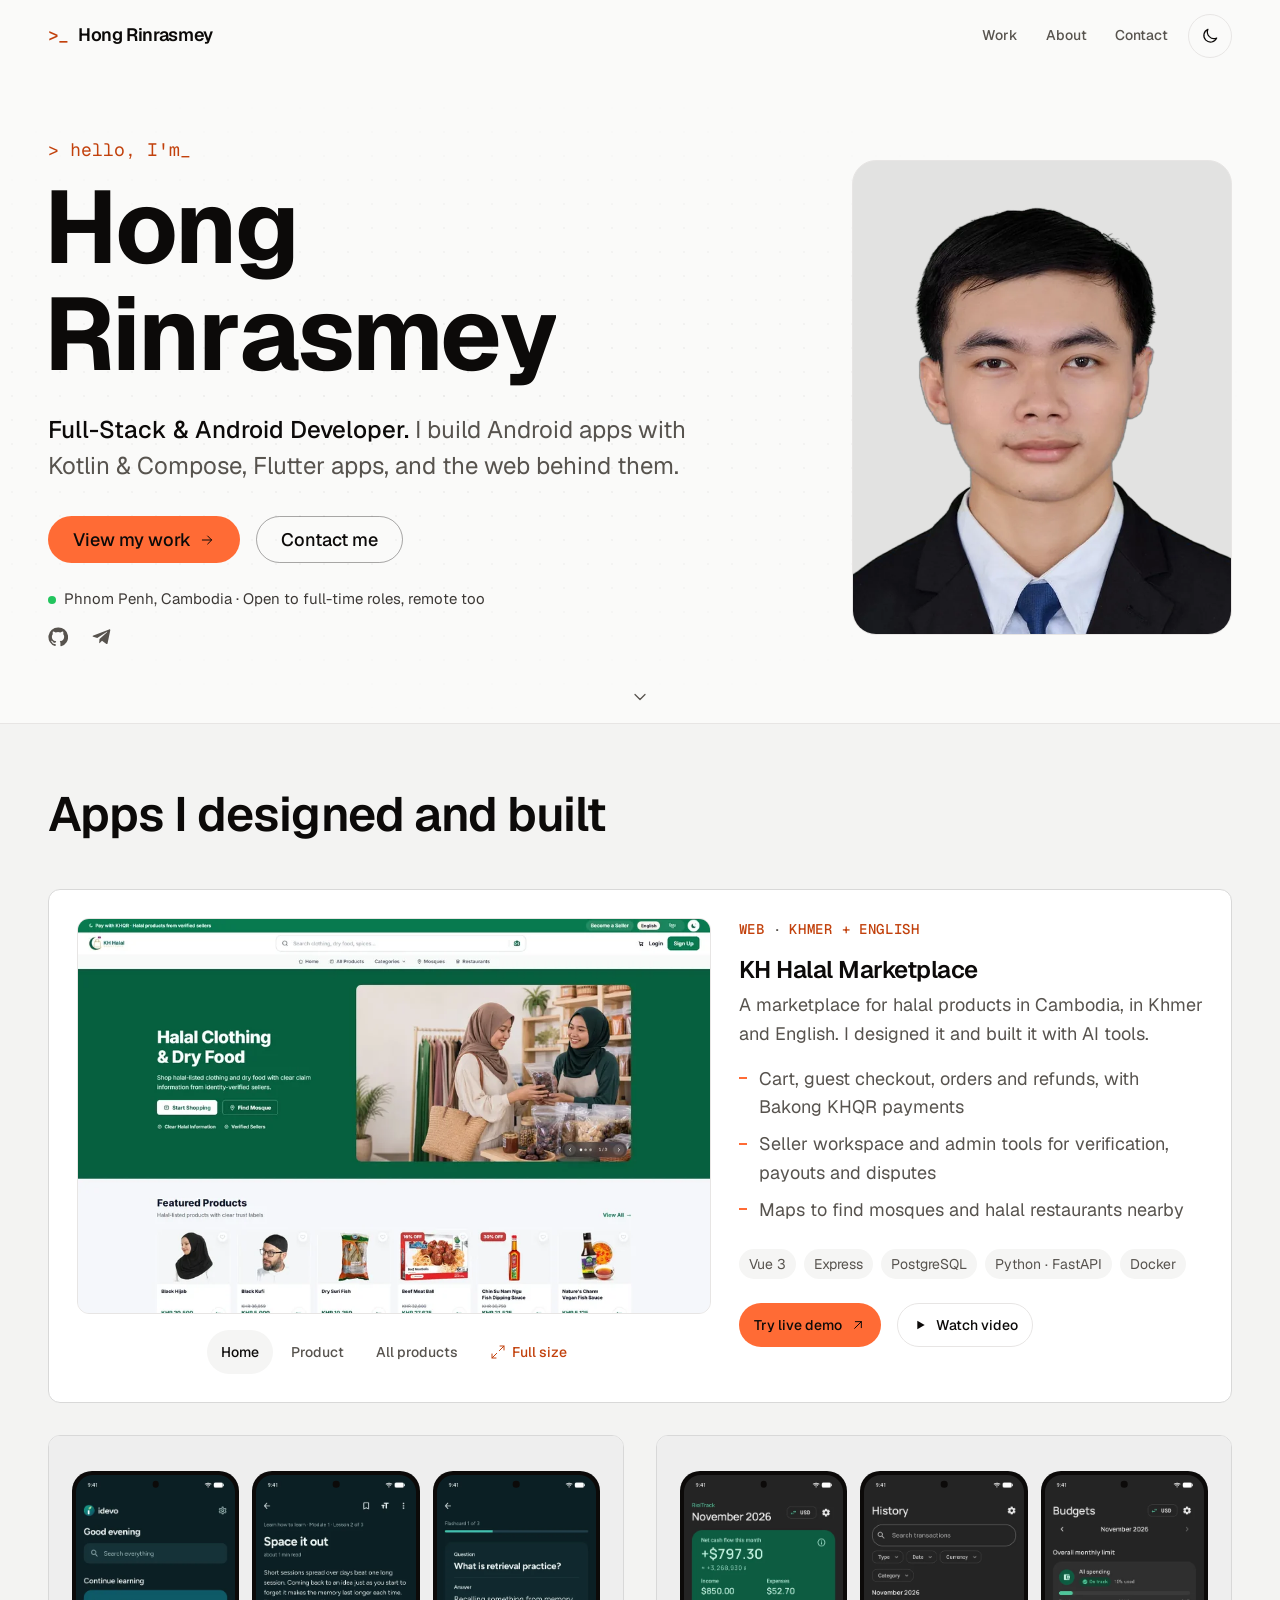
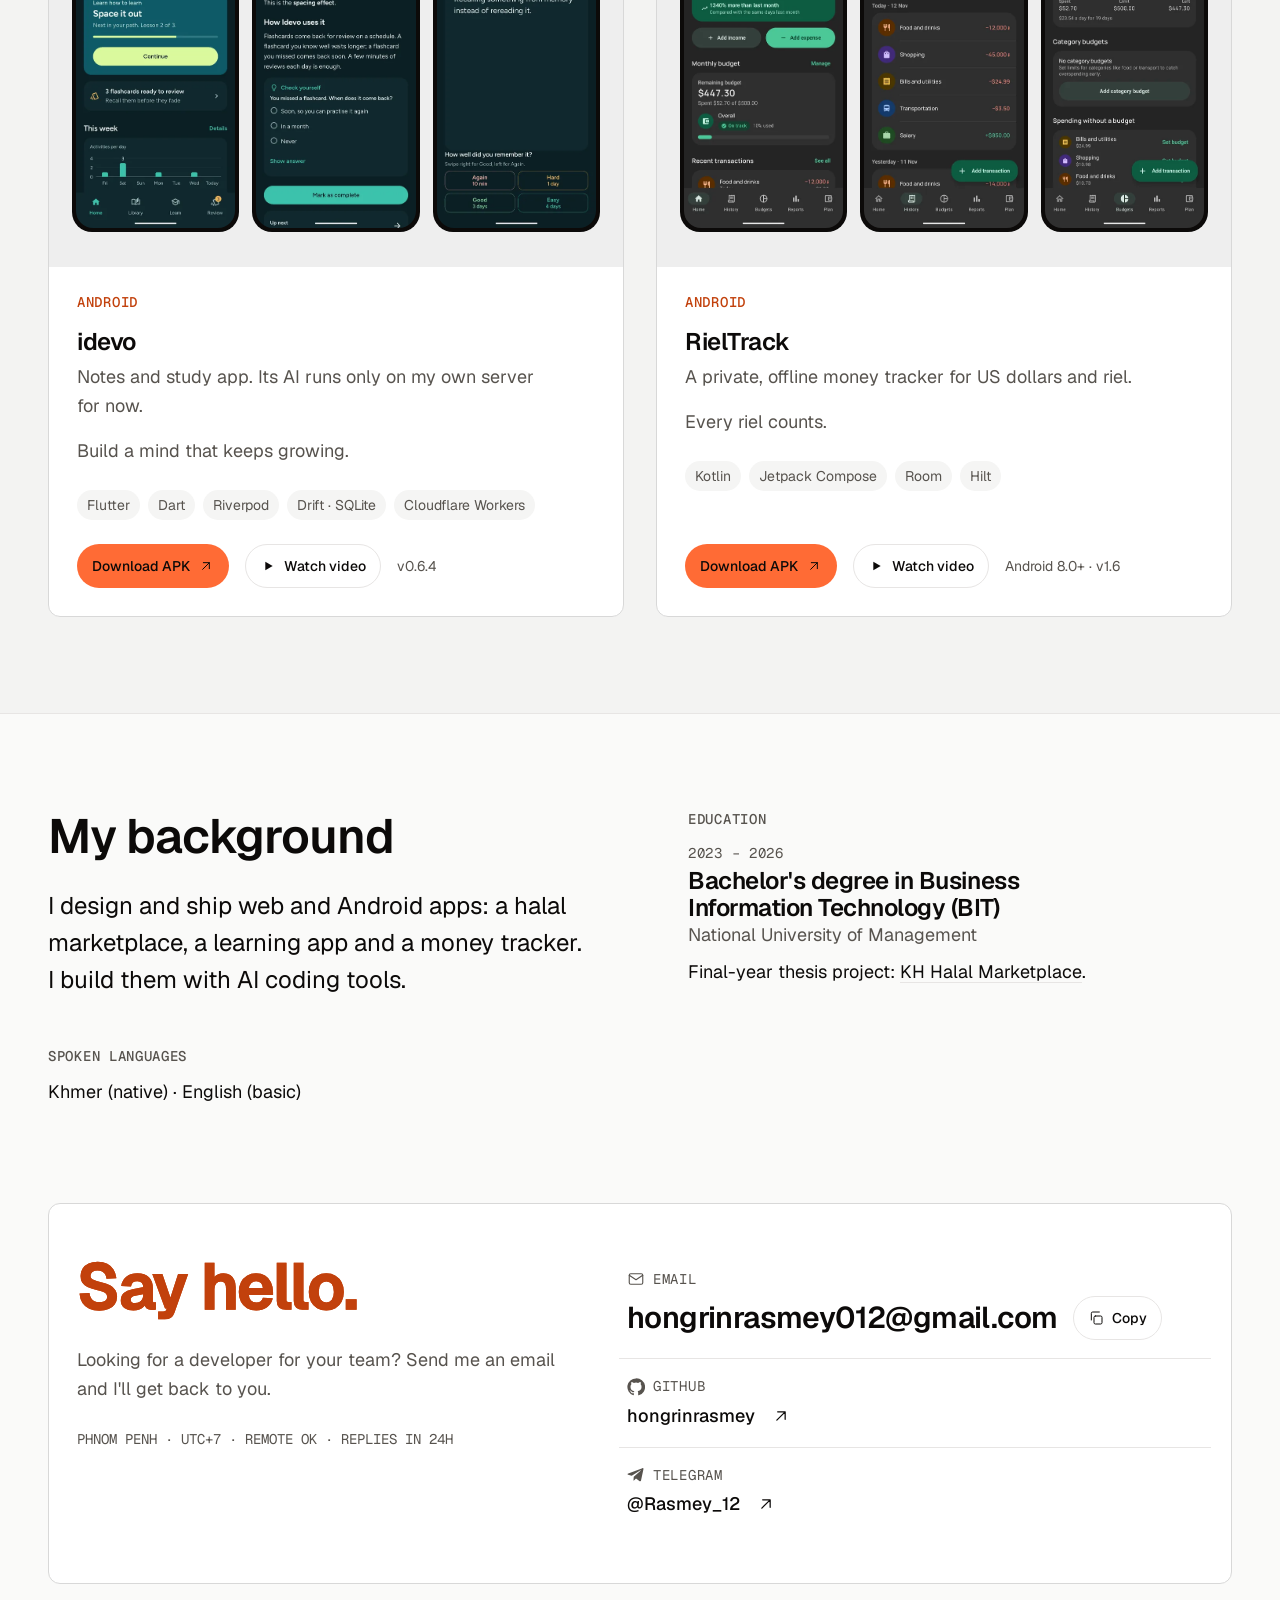
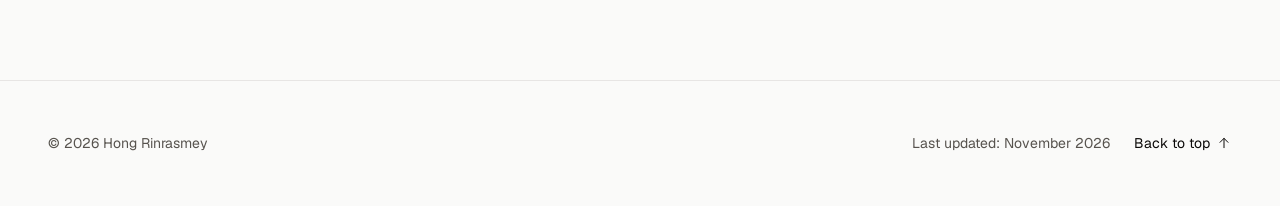
==== commit 9a3be359: "Site design review fixes + promo video edits Site: Contact card on the page edges, About languages u" ====
--- a/index.html
+++ b/index.html
@@ -101,7 +101,7 @@
       </nav>
 
       <!-- RÉSUMÉ: put resume.pdf in assets/, then change href="#" to href="assets/resume.pdf" (here AND in Contact) -->
-      <a class="btn btn--secondary btn--sm header__resume link-opt" href="#" download>Résumé</a>
+      <a class="btn btn--secondary btn--sm header__resume link-opt" href="#" target="_blank" rel="noopener noreferrer">Résumé</a>
 
       <button class="icon-btn theme-toggle" type="button" aria-label="Switch to light theme" title="Switch theme (T)">
         <svg class="icon-sun" width="20" height="20" viewBox="0 0 24 24" fill="none" stroke="currentColor" stroke-width="1.5" stroke-linecap="round" aria-hidden="true"><circle cx="12" cy="12" r="4"/><path d="M12 2v2M12 20v2M2 12h2M20 12h2M4.9 4.9l1.4 1.4M17.7 17.7l1.4 1.4M4.9 19.1l1.4-1.4M17.7 6.3l1.4-1.4"/></svg>
@@ -128,12 +128,13 @@
              To show it later, remove the comment marks around the <p> below.
         <p class="hero__status hero__item"><span class="status-dot" aria-hidden="true"></span>Available for work</p>
         -->
+        <p class="hero__hello hero__item">&gt; hello, I'm<span class="hero__cursor" aria-hidden="true">_</span></p>
         <h1 class="hero__title hero__item" id="hero-title">Hong Rinrasmey</h1>
         <p class="hero__intro hero__item">
           <span class="hero__role">Full-Stack &amp; Android Developer.</span>
           <!-- Idea from your GitHub, use it only if it is how you'd say it:
                "I build offline-first Android apps and bilingual web apps for Cambodia." -->
-          I design and ship web and mobile apps.
+          I build Android apps with Kotlin&nbsp;&amp;&nbsp;Compose, Flutter apps, and the web behind them.
         </p>
         <!-- CURRENTLY (optional): remove the comment marks and fill it in.
         <p class="hero__now hero__item"><span class="hero__now-label">Currently →</span> [what I am building] · [what I am learning]</p>
@@ -145,7 +146,15 @@
           </a>
           <a class="btn btn--secondary" href="#contact">Contact me</a>
         </div>
-        <p class="hero__meta hero__item"><span>Phnom Penh, Cambodia</span> · <span>Open to full-time roles, remote too</span></p>
+        <!-- LINKS: LinkedIn shows once you put your address in href="#" (same as in Contact). -->
+        <div class="hero__meta hero__item">
+          <p><span class="status-dot" aria-hidden="true"></span><span>Phnom Penh, Cambodia</span> · <span>Open to full-time roles, remote too</span></p>
+          <ul class="hero__social">
+            <li><a href="https://github.com/hongrinrasmey" target="_blank" rel="noopener noreferrer" aria-label="GitHub (opens in a new tab)"><svg width="20" height="20" viewBox="0 0 24 24" aria-hidden="true"><path fill="currentColor" d="M12 .5a11.5 11.5 0 0 0-3.64 22.41c.58.1.79-.25.79-.56v-2c-3.2.7-3.88-1.37-3.88-1.37-.52-1.33-1.28-1.69-1.28-1.69-1.04-.71.08-.7.08-.7 1.15.08 1.76 1.19 1.76 1.19 1.03 1.76 2.69 1.25 3.35.96.1-.75.4-1.25.73-1.54-2.55-.29-5.24-1.28-5.24-5.69 0-1.26.45-2.29 1.19-3.1-.12-.29-.52-1.46.11-3.05 0 0 .97-.31 3.17 1.18a11 11 0 0 1 5.77 0c2.2-1.49 3.17-1.18 3.17-1.18.63 1.59.23 2.76.11 3.05.74.81 1.19 1.84 1.19 3.1 0 4.42-2.69 5.39-5.26 5.68.41.36.78 1.06.78 2.14v3.17c0 .31.21.67.8.56A11.5 11.5 0 0 0 12 .5z"/></svg></a></li>
+            <li><a class="link-opt" href="#" target="_blank" rel="noopener noreferrer" aria-label="LinkedIn (opens in a new tab)"><svg width="20" height="20" viewBox="0 0 24 24" aria-hidden="true"><path fill="currentColor" d="M20.45 20.45h-3.56v-5.57c0-1.33-.02-3.04-1.85-3.04-1.85 0-2.14 1.45-2.14 2.94v5.67H9.35V9h3.41v1.56h.05c.48-.9 1.64-1.85 3.37-1.85 3.6 0 4.27 2.37 4.27 5.46v6.28zM5.34 7.43a2.06 2.06 0 1 1 0-4.13 2.06 2.06 0 0 1 0 4.13zM7.12 20.45H3.56V9h3.56v11.45zM22.22 0H1.77C.79 0 0 .77 0 1.73v20.54C0 23.23.79 24 1.77 24h20.45c.98 0 1.78-.77 1.78-1.73V1.73C24 .77 23.2 0 22.22 0z"/></svg></a></li>
+            <li><a href="https://t.me/Rasmey_12" target="_blank" rel="noopener noreferrer" aria-label="Telegram (opens in a new tab)"><svg width="20" height="20" viewBox="0 0 24 24" aria-hidden="true"><path fill="currentColor" d="M21.9 4.3l-3.2 15.1c-.2 1.1-.9 1.3-1.8.8l-4.9-3.6-2.4 2.3c-.3.3-.5.5-1 .5l.4-5 9.1-8.2c.4-.4-.1-.6-.6-.2L6.3 13.1 1.5 11.6c-1-.3-1.1-1 .2-1.5L20.5 2.9c.9-.3 1.6.2 1.4 1.4z"/></svg></a></li>
+          </ul>
+        </div>
         <!-- QUICK STATS (optional, real numbers only, max 3). Remove the comment marks to show them.
              data-count is the number that counts up; the text inside is what shows without JavaScript.
         <dl class="stats hero__item">
@@ -153,6 +162,7 @@
         </dl>
         -->
       </div>
+      <a class="hero__cue" href="#work" aria-label="Scroll to my work"><svg width="20" height="20" viewBox="0 0 24 24" fill="none" stroke="currentColor" stroke-width="1.5" stroke-linecap="round" stroke-linejoin="round" aria-hidden="true"><path d="M6 9l6 6 6-6"/></svg></a>
     </section>
 
 
@@ -242,12 +252,12 @@
                 Try live demo
                 <svg class="btn__arrow" width="16" height="16" viewBox="0 0 24 24" fill="none" stroke="currentColor" stroke-width="1.5" stroke-linecap="round" stroke-linejoin="round" aria-hidden="true"><path d="M7 17L17 7M8 7h9v9"/></svg>
               </a>
-              <button class="btn btn--secondary btn--sm video-btn" type="button" data-video="assets/videos/kh-halal-marketplace-promo.mp4?v=1116" data-preview="12" data-sound data-poster="assets/videos/kh-halal-marketplace-promo-poster.webp?v=1116" data-wide data-title="KH Halal Marketplace promo video" aria-describedby="kh-halal-promo-desc">
+              <button class="btn btn--secondary btn--sm video-btn" type="button" data-video="assets/videos/kh-halal-marketplace-promo.mp4?v=1116h" data-preview="10.6" data-sound data-poster="assets/videos/kh-halal-marketplace-promo-poster.webp?v=1116h" data-wide data-title="KH Halal Marketplace promo video" aria-describedby="kh-halal-promo-desc">
                 <svg width="16" height="16" viewBox="0 0 24 24" fill="currentColor" aria-hidden="true"><path d="M8 5.5v13l11-6.5z"/></svg>
                 Watch video
               </button>
               <!-- What the video shows, for people who can't see it. Update it when the video changes. -->
-              <p class="visually-hidden" id="kh-halal-promo-desc">Promo video with music, plays with sound (the Sound button turns it off), about 55 seconds, with captions. Shopper side: halal clothing and dry food on the home page, the product list, opening a product and adding it to the cart without an account, the Khmer version, the checkout with its delivery fee, and the KHQR payment page in riel (stopped before an order is placed), then the same home page on a desktop and on a phone. Seller side: the dashboard, the three-step add-product form and a new product waiting for admin review.</p>
+              <p class="visually-hidden" id="kh-halal-promo-desc">Promo video with music, plays with sound (the Sound button turns it off), about 51 seconds, with captions. Shopper side: halal clothing and dry food on the home page, the product list, opening a product and adding it to the cart without an account, the checkout with an optional map pin that fills in the address, and the KHQR payment page in riel (stopped before an order is placed), then the Khmer version, and the same home page on a desktop and on a phone. Seller side: the dashboard, the add-product form (product, then price and stock) and a new product waiting for admin review.</p>
             </div>
             </div>
           </div>
@@ -272,10 +282,10 @@
               </ul>
               <h3 class="project-card__title" id="p2-title">idevo</h3>
               <!-- Old lead: A notes library and learning companion. You study offline; the built-in AI needs the internet and, for now, only runs on my own server. -->
-              <p class="project-card__lead">Build a mind that keeps growing.</p>
-              <p class="project-card__kw">Knowledge · Learning · Growth</p>
               <!-- Honesty (CLAUDE.md §3): the promo shows the AI, so the card says who can use it -->
-              <p class="project-card__text">Notes and study app. Its AI runs only on my own server for now.</p>
+              <p class="project-card__lead">Notes and study app. Its AI runs only on my own server for now.</p>
+              <p class="project-card__text">Build a mind that keeps growing.</p>
+              <!-- Keywords hidden (3rd line saying the same thing): Knowledge · Learning · Growth -->
               <!-- WHAT I DID / LEARNED (your own words): remove the comment marks and write 1-2 short sentences.
               <p class="project-card__text">[TODO: the hardest problem you solved here, and what you learned from it]</p>
               -->
@@ -302,11 +312,11 @@
                   Download APK
                   <svg class="btn__arrow" width="16" height="16" viewBox="0 0 24 24" fill="none" stroke="currentColor" stroke-width="1.5" stroke-linecap="round" stroke-linejoin="round" aria-hidden="true"><path d="M7 17L17 7M8 7h9v9"/></svg>
                 </a>
-                <button class="btn btn--secondary btn--sm video-btn" type="button" data-video="assets/videos/idevo-promo.mp4?v=1116" data-preview="19" data-sound data-video-short="assets/videos/idevo-promo-mobile.mp4?v=1116" data-poster-short="assets/videos/idevo-promo-mobile-poster.webp?v=1116" data-poster="assets/videos/idevo-promo-poster.webp?v=1116" data-wide data-title="idevo promo video" aria-describedby="idevo-promo-desc">
+                <button class="btn btn--secondary btn--sm video-btn" type="button" data-video="assets/videos/idevo-promo.mp4?v=1116h" data-preview="17.1" data-sound data-video-short="assets/videos/idevo-promo-mobile.mp4?v=1116h" data-poster-short="assets/videos/idevo-promo-mobile-poster.webp?v=1116h" data-poster="assets/videos/idevo-promo-poster.webp?v=1116h" data-wide data-title="idevo promo video" aria-describedby="idevo-promo-desc">
                   <svg width="16" height="16" viewBox="0 0 24 24" fill="currentColor" aria-hidden="true"><path d="M8 5.5v13l11-6.5z"/></svg>
                   Watch video
                 </button>
-                <p class="visually-hidden" id="idevo-promo-desc">Promo video with music, plays with sound (the Sound button turns it off), about 54 seconds, with captions (phones get the same video in a tall layout). The built-in AI fills in a learning path from one sentence, plans its four modules and writes three lessons, each labelled as an AI draft to check; the lesson's own check question with its answer and reason; the AI turns a sample lesson into five flashcards to check before saving; "Remember it longer. Study offline. No account."; a flashcard with its four review choices (Again 10 minutes, Hard 1 day, Good 3 days, Easy 4 days); then the app switches to Khmer.</p>
+                <p class="visually-hidden" id="idevo-promo-desc">Promo video with music, plays with sound (the Sound button turns it off), about 51 seconds, with captions (phones get the same video in a tall layout). The built-in AI fills in a learning path from one sentence, plans its four modules and writes three lessons, each labelled as an AI draft to check; the lesson's own check question with its answer and reason; the AI turns a sample lesson into five flashcards to check before saving; "Remember it longer. Study offline. No account."; a flashcard with its four review choices (Again 10 minutes, Hard 1 day, Good 3 days, Easy 4 days); then the app switches to Khmer.</p>
                 <span class="project-card__note">v0.6.4</span>
               </div>
               </div>
@@ -328,9 +338,9 @@
               </ul>
               <h3 class="project-card__title" id="p3-title">RielTrack</h3>
               <!-- Old lead: A private, offline money tracker for US dollars and riel. -->
-              <p class="project-card__lead">Every Riel Counts.</p>
-              <p class="project-card__kw">Track · Manage · Grow</p>
-              <p class="project-card__text">A private, offline money tracker for US dollars and riel.</p>
+              <p class="project-card__lead">A private, offline money tracker for US dollars and riel.</p>
+              <p class="project-card__text">Every riel counts.</p>
+              <!-- Keywords hidden (3rd line saying the same thing): Track · Manage · Grow -->
               <!-- WHAT I DID / LEARNED (your own words): remove the comment marks and write 1-2 short sentences.
               <p class="project-card__text">[TODO: the hardest problem you solved here, and what you learned from it]</p>
               -->
@@ -354,7 +364,7 @@
                   Download APK
                   <svg class="btn__arrow" width="16" height="16" viewBox="0 0 24 24" fill="none" stroke="currentColor" stroke-width="1.5" stroke-linecap="round" stroke-linejoin="round" aria-hidden="true"><path d="M7 17L17 7M8 7h9v9"/></svg>
                 </a>
-                <button class="btn btn--secondary btn--sm video-btn" type="button" data-video="assets/videos/rieltrack-promo.mp4?v=1116" data-preview="5.3" data-sound data-video-short="assets/videos/rieltrack-promo-mobile.mp4?v=1116" data-poster-short="assets/videos/rieltrack-promo-mobile-poster.webp?v=1116" data-poster="assets/videos/rieltrack-promo-poster.webp?v=1116" data-wide data-title="RielTrack promo video" aria-describedby="rieltrack-promo-desc">
+                <button class="btn btn--secondary btn--sm video-btn" type="button" data-video="assets/videos/rieltrack-promo.mp4?v=1116h" data-preview="5.3" data-sound data-video-short="assets/videos/rieltrack-promo-mobile.mp4?v=1116h" data-poster-short="assets/videos/rieltrack-promo-mobile-poster.webp?v=1116h" data-poster="assets/videos/rieltrack-promo-poster.webp?v=1116h" data-wide data-title="RielTrack promo video" aria-describedby="rieltrack-promo-desc">
                   <svg width="16" height="16" viewBox="0 0 24 24" fill="currentColor" aria-hidden="true"><path d="M8 5.5v13l11-6.5z"/></svg>
                   Watch video
                 </button>
@@ -370,7 +380,7 @@
     </section>
 
     <!-- ===== 02 · ABOUT =====
-         Top: how I build (+ bio later). Below: education and spoken languages, side by side.
+         Top: how I build (+ bio later). Right: education. Spoken languages sit under the intro (desktop).
          The tools I used are shown as tags on each project card, not here.
     -->
     <section class="section" id="about" aria-labelledby="about-title">
@@ -396,10 +406,12 @@
               </li>
             </ol>
           </div>
-          <div class="about__side reveal" style="--d: 1">
-            <h3 class="skill-group__title">Spoken languages</h3>
-            <p>Khmer (native) · English (basic)</p>
-          </div>
+        </div>
+
+        <!-- Spoken languages: sits under the intro on desktop -->
+        <div class="about__side reveal" style="--d: 1">
+          <h3 class="skill-group__title">Spoken languages</h3>
+          <p>Khmer (native) · English (basic)</p>
         </div>
       </div>
     </section>
@@ -413,20 +425,20 @@
     <section class="section contact" id="contact" aria-labelledby="contact-title">
       <div class="container contact__grid">
         <div class="contact__intro reveal">
-          <h2 class="contact__title" id="contact-title">Get in touch.</h2>
-          <p class="contact__text">I'm open to full-time developer roles. Send me an email and I'll reply soon.</p>
-          <!-- REPLY TIME (only if true): remove the comment marks.
-          <p class="contact__reply">I usually reply within [24 hours].</p>
-          -->
+          <h2 class="contact__title" id="contact-title">Say hello.</h2>
+          <p class="contact__text">Looking for a developer for your team? Send me an email and I'll get back to you.</p>
+          <p class="contact__meta"><span>Phnom Penh · UTC+7 ·</span> <span>Remote OK ·</span> <span>Replies in 24h</span></p>
+          <!-- CV: put resume.pdf in assets/, then change href="#" to href="assets/resume.pdf" (hidden until then) -->
+          <a class="contact__cv link-opt" href="#" download>Download CV ↓</a>
         </div>
 
         <!-- CONTACT LIST: one row each. A row with href="#" stays hidden.
              To add a profile: copy a GitHub row, change the label, the name you see and href. -->
         <div class="contact__details reveal">
-          <div class="contact__row contact__row--main">
+          <div class="contact__row">
             <span class="contact__key"><svg width="18" height="18" viewBox="0 0 24 24" fill="none" stroke="currentColor" stroke-width="1.5" stroke-linecap="round" stroke-linejoin="round" aria-hidden="true"><rect x="3" y="5" width="18" height="14" rx="2"/><path d="M3 7l9 6 9-6"/></svg>Email</span>
             <a class="contact__email" id="email-link" href="mailto:hongrinrasmey012@gmail.com">hongrinrasmey012@gmail.com</a>
-            <button class="btn btn--primary btn--sm copy-btn" type="button" data-copy-from="#email-link" aria-label="Copy email address">
+            <button class="btn btn--secondary btn--sm copy-btn" type="button" data-copy-from="#email-link" aria-label="Copy email address">
               <svg class="copy-btn__icon" width="16" height="16" viewBox="0 0 24 24" fill="none" stroke="currentColor" stroke-width="1.5" stroke-linecap="round" stroke-linejoin="round" aria-hidden="true"><rect x="9" y="9" width="12" height="12" rx="2"/><path d="M5 15V5a2 2 0 0 1 2-2h10"/></svg>
               <svg class="copy-btn__done" width="16" height="16" viewBox="0 0 24 24" fill="none" stroke="currentColor" stroke-width="1.5" stroke-linecap="round" stroke-linejoin="round" aria-hidden="true"><path d="M4 12l5 5L20 6"/></svg>
               <span class="copy-btn__label">Copy</span>
@@ -437,21 +449,15 @@
             <span class="contact__value">hongrinrasmey</span>
             <svg class="btn__arrow" width="20" height="20" viewBox="0 0 24 24" fill="none" stroke="currentColor" stroke-width="1.5" stroke-linecap="round" stroke-linejoin="round" aria-hidden="true"><path d="M7 17L17 7M8 7h9v9"/></svg>
           </a>
-          <a class="contact__row social-link link-opt" href="#" target="_blank" rel="noopener noreferrer" aria-label="LinkedIn (opens in a new tab)">
-            <span class="contact__key"><svg width="18" height="18" viewBox="0 0 24 24" aria-hidden="true"><path fill="currentColor" d="M20.45 20.45h-3.56v-5.57c0-1.33-.02-3.04-1.85-3.04-1.85 0-2.14 1.45-2.14 2.94v5.67H9.35V9h3.41v1.56h.05c.48-.9 1.64-1.85 3.37-1.85 3.6 0 4.27 2.37 4.27 5.46v6.28zM5.34 7.43a2.06 2.06 0 1 1 0-4.13 2.06 2.06 0 0 1 0 4.13zM7.12 20.45H3.56V9h3.56v11.45zM22.22 0H1.77C.79 0 0 .77 0 1.73v20.54C0 23.23.79 24 1.77 24h20.45c.98 0 1.78-.77 1.78-1.73V1.73C24 .77 23.2 0 22.22 0z"/></svg>LinkedIn</span>
-            <span class="contact__value">[TODO: your LinkedIn name]</span>
-            <svg class="btn__arrow" width="20" height="20" viewBox="0 0 24 24" fill="none" stroke="currentColor" stroke-width="1.5" stroke-linecap="round" stroke-linejoin="round" aria-hidden="true"><path d="M7 17L17 7M8 7h9v9"/></svg>
-          </a>
           <a class="contact__row social-link link-opt" href="https://t.me/Rasmey_12" target="_blank" rel="noopener noreferrer" aria-label="Telegram: @Rasmey_12 (opens in a new tab)">
             <span class="contact__key"><svg width="18" height="18" viewBox="0 0 24 24" aria-hidden="true"><path fill="currentColor" d="M21.9 4.3l-3.2 15.1c-.2 1.1-.9 1.3-1.8.8l-4.9-3.6-2.4 2.3c-.3.3-.5.5-1 .5l.4-5 9.1-8.2c.4-.4-.1-.6-.6-.2L6.3 13.1 1.5 11.6c-1-.3-1.1-1 .2-1.5L20.5 2.9c.9-.3 1.6.2 1.4 1.4z"/></svg>Telegram</span>
             <span class="contact__value">@Rasmey_12</span>
             <svg class="btn__arrow" width="20" height="20" viewBox="0 0 24 24" fill="none" stroke="currentColor" stroke-width="1.5" stroke-linecap="round" stroke-linejoin="round" aria-hidden="true"><path d="M7 17L17 7M8 7h9v9"/></svg>
           </a>
-          <!-- RÉSUMÉ: put resume.pdf in assets/, then change href="#" to href="assets/resume.pdf" -->
-          <a class="contact__row link-opt" href="#" download>
-            <span class="contact__key"><svg width="18" height="18" viewBox="0 0 24 24" fill="none" stroke="currentColor" stroke-width="1.5" stroke-linecap="round" stroke-linejoin="round" aria-hidden="true"><path d="M14 3H7a2 2 0 0 0-2 2v14a2 2 0 0 0 2 2h10a2 2 0 0 0 2-2V8z"/><path d="M14 3v5h5M9 13h6M9 17h6"/></svg>Résumé</span>
-            <span class="contact__value">Download PDF</span>
-            <svg class="btn__arrow" width="20" height="20" viewBox="0 0 24 24" fill="none" stroke="currentColor" stroke-width="1.5" stroke-linecap="round" stroke-linejoin="round" aria-hidden="true"><path d="M12 5v14M6 13l6 6 6-6"/></svg>
+          <a class="contact__row social-link link-opt" href="#" target="_blank" rel="noopener noreferrer" aria-label="LinkedIn (opens in a new tab)">
+            <span class="contact__key"><svg width="18" height="18" viewBox="0 0 24 24" aria-hidden="true"><path fill="currentColor" d="M20.45 20.45h-3.56v-5.57c0-1.33-.02-3.04-1.85-3.04-1.85 0-2.14 1.45-2.14 2.94v5.67H9.35V9h3.41v1.56h.05c.48-.9 1.64-1.85 3.37-1.85 3.6 0 4.27 2.37 4.27 5.46v6.28zM5.34 7.43a2.06 2.06 0 1 1 0-4.13 2.06 2.06 0 0 1 0 4.13zM7.12 20.45H3.56V9h3.56v11.45zM22.22 0H1.77C.79 0 0 .77 0 1.73v20.54C0 23.23.79 24 1.77 24h20.45c.98 0 1.78-.77 1.78-1.73V1.73C24 .77 23.2 0 22.22 0z"/></svg>LinkedIn</span>
+            <span class="contact__value">[TODO: your LinkedIn name]</span>
+            <svg class="btn__arrow" width="20" height="20" viewBox="0 0 24 24" fill="none" stroke="currentColor" stroke-width="1.5" stroke-linecap="round" stroke-linejoin="round" aria-hidden="true"><path d="M7 17L17 7M8 7h9v9"/></svg>
           </a>
         </div>
       </div>
--- a/css/style.css
+++ b/css/style.css
@@ -190,9 +190,9 @@
 
 /* Labels; caps = mono */
 .section-label, .tags li, .platform-tag, .hero__status, .hero__now, .stats__label, /* taste-skill-ignore */
-.project-card__note, .project-card__kw, .skill-group__title, .timeline__dates, .contact__key { font-size: var(--fs-label); }
+.project-card__note, .skill-group__title, .timeline__dates, .contact__key, .contact__meta { font-size: var(--fs-label); }
 .section-label, .platform-tag, .hero__status, .stats__label, .skill-group__title, /* taste-skill-ignore */
-.timeline__dates, .contact__key { font-family: var(--font-mono); text-transform: uppercase; letter-spacing: 0.05em; } /* taste-skill-ignore */
+.timeline__dates, .contact__key, .contact__meta { font-family: var(--font-mono); text-transform: uppercase; letter-spacing: 0.05em; } /* taste-skill-ignore */
 
 /* 404 page label */
 .section-label { /* taste-skill-ignore */
@@ -229,16 +229,16 @@
   font-size: var(--fs-body); font-weight: 500; line-height: 1.2;
   text-decoration: none;
   cursor: pointer;
-  transition: background-color var(--dur-fast) var(--ease-out), border-color var(--dur-fast) var(--ease-out), color var(--dur-fast) var(--ease-out);
+  transition: background-color var(--dur-fast) var(--ease-out), border-color var(--dur-fast) var(--ease-out), color var(--dur-fast) var(--ease-out), translate var(--dur-fast) var(--ease-out);
 }
 .btn--primary { background: var(--accent); color: var(--accent-fg); }
-.btn--primary:hover { background: #FF8555; }
+.btn--primary:hover { background: #FF8555; translate: 0 -1px; }
 .btn--secondary { background: transparent; color: var(--text); border-color: var(--border); }
 .btn--secondary:hover { border-color: var(--accent-text); color: var(--accent-text); }
 .btn--sm { padding: 8px 14px; font-size: var(--fs-small); }
 .btn:active { transform: scale(0.98); }
 .btn__arrow { transition: transform var(--dur-base) var(--ease-out); }
-.btn:hover .btn__arrow { transform: translateX(4px); }
+.btn:hover .btn__arrow { transform: translateX(2px); }
 
 /* Round icon buttons */
 .icon-btn {
@@ -328,7 +328,8 @@
   transition: color var(--dur-fast) var(--ease-out);
 }
 .site-nav__link:hover, .site-nav__link.is-active { color: var(--text); }
-.site-nav__link.is-active { text-decoration: underline 2px var(--accent); text-underline-offset: 8px; }
+.site-nav__link { position: relative; }
+.site-nav__link.is-active::after { content: ""; position: absolute; left: 50%; bottom: 6px; width: 4px; height: 4px; margin-left: -2px; border-radius: 50%; background: var(--accent); }
 
 .header__resume { display: none; }
 
@@ -373,30 +374,37 @@
 .hero {
   position: relative; isolation: isolate;
   display: flex;
-  overflow-x: clip; /* photo light is wider than the photo */
+  overflow-x: clip;
   /* Work starts sooner */
   min-height: min(calc(100svh - var(--header-h) - 192px), 836px);
   padding-block: var(--s-6) var(--s-7);
 }
 .hero__inner { display: flex; flex-direction: column; justify-content: center; }
+/* dot grid, fades out toward the edges */
+.hero::before { content: ""; position: absolute; inset: 0; z-index: -1; background: radial-gradient(color-mix(in srgb, var(--text) 6%, transparent) 1px, transparent 1px) 0 0 / 24px 24px; mask: radial-gradient(ellipse at 35% 50%, #000, transparent 70%); } /* taste-skill-ignore */
 
 /* Photo */
-.hero__photo { position: relative; width: min(56%, 240px); margin-bottom: var(--s-5); }
+.hero__photo {
+  width: min(64%, 220px); margin: 0 auto var(--s-5); overflow: hidden;
+  border: 1px solid var(--border); border-radius: 24px; background: color-mix(in srgb, var(--text) 10%, var(--bg)); /* flat, a clear step lighter than the page */
+}
 .hero__photo img {
-  position: relative; aspect-ratio: 4 / 5; width: 100%; object-fit: cover;
-  /* suit fades out */
+  aspect-ratio: 4 / 5; width: 100%; object-fit: cover;
+  scale: 1.15; transform-origin: 50% 25%; /* tighter crop: cut-out edges fall outside the frame */
+  translate: 0 7%; /* headroom: hair ~10% below the frame top */
   -webkit-user-select: none; user-select: none;
-  mask: linear-gradient(#000 58%, transparent 92%), linear-gradient(90deg, transparent, #000 18% 82%, transparent); /* taste-skill-ignore */
-  mask-composite: intersect;
 }
 @media (min-width: 1024px) {
   /* 1fr rows centre the text */
-  .hero__inner { display: grid; grid-template: 1fr repeat(4, auto) 1fr / auto 1fr; column-gap: var(--s-7); }
+  .hero__inner { display: grid; grid-template: 1fr repeat(5, auto) 1fr / auto 1fr; column-gap: var(--s-7); }
   .hero__inner::before { content: ""; grid-area: 1 / 1; }
   .hero__inner > * { grid-column: 1; }
   /* w = 0.8h, 328 = 72+64+192 */
-  .hero__photo { grid-column: 2; grid-row: 1 / -1; place-self: center; width: clamp(280px, min(32vw, min(100svh - 328px, 644px) * 0.8), 540px); margin: 0; }
-}
+  .hero__photo { grid-column: 2; grid-row: 1 / -1; place-self: center; width: min(380px, 32vw, (100svh - 328px) * 0.8); margin: 0; }
+}
+.hero__hello { margin-bottom: var(--s-2); font-family: var(--font-mono); color: var(--accent-text); } /* taste-skill-ignore */
+.hero__cursor { animation: blink 1s steps(1) infinite; }
+@keyframes blink { 50% { opacity: 0; } }
 .hero__status {
   display: inline-flex; align-items: center; gap: 10px;
   margin-bottom: var(--s-4);
@@ -419,10 +427,11 @@
 }
 .hero__intro {
   margin-top: var(--s-4);
-  max-width: 50rem; /* one line on wide screens */
+  max-width: 780px; /* 2 lines at 1440 */
   font-size: var(--fs-h3);
   line-height: 1.5;
   color: var(--muted);
+  text-wrap: balance; /* even lines, no lone last words */
 }
 .hero__role { color: var(--text); font-weight: 500; }
 .decode { position: relative; color: transparent; } /* initDecode */
@@ -430,8 +439,15 @@
 .hero__now { margin-top: var(--s-3); color: var(--muted); }
 .hero__now-label { color: var(--accent-text); }
 .hero__actions { display: flex; flex-wrap: wrap; gap: var(--btn-gap); margin-top: var(--s-5); }
-.hero__meta { margin-top: var(--s-4); font-size: var(--fs-small); color: var(--muted); }
-.hero__meta span { white-space: nowrap; }
+.hero__meta { margin-top: var(--s-4); font-size: 0.9375rem; color: color-mix(in srgb, var(--muted), var(--text) 35%); }
+.hero__meta span, .contact__meta span { white-space: nowrap; }
+.hero__meta .status-dot { display: inline-block; margin-right: var(--s-2); background: #22C55E; }
+.hero__social { display: flex; margin: var(--s-1) 0 0 -12px; } /* icon lines up with the text */
+.hero__social a, .hero__cue { display: grid; place-items: center; min-width: 44px; min-height: 44px; border-radius: var(--radius-pill); color: var(--muted); transition: color var(--dur-fast) var(--ease-out); }
+.hero__social a:hover, .hero__cue:hover { color: var(--accent-text); }
+.hero__cue { position: absolute; bottom: var(--s-1); left: 50%; translate: -50%; animation: cue 2s ease-in-out infinite; }
+@keyframes cue { 50% { transform: translateY(6px); } }
+.hero .btn--secondary:not(:hover) { border-color: color-mix(in srgb, var(--text) 35%, transparent); }
 
 .stats { display: flex; margin-top: var(--s-6); }
 .stats__label { order: 2; color: var(--muted); }
@@ -533,19 +549,11 @@
 .phone.is-cycling img { position: relative; opacity: 0; transition: opacity 0s var(--dur-fast); }
 .phone.is-cycling .phone__alt { position: absolute; top: 3px; left: 3px; height: calc(100% - 6px); }
 .phone.is-cycling .is-on { z-index: 1; opacity: 1; transition: opacity var(--dur-fast) var(--ease-out); }
-/* scroll: shots zoom, KH grows, phones rise */
+/* scroll: shots zoom */
 @supports (animation-timeline: view()) {
   .project-card__media--web { view-timeline: --shot; }
   .project-card__media--web > img { animation: settle linear both; animation-timeline: --shot; animation-range: entry 0% entry 100%; }
   @keyframes settle { from { scale: 1.15; } }
-  .project-card__shots { view-timeline: --sh; }
-  .deck { animation: grow linear both; animation-timeline: --sh; animation-range: entry 0% cover 55%; }
-  @keyframes grow { from { scale: 0.6; opacity: 0.3; } }
-  .project-card__media--phones { view-timeline: --ph; }
-  .phone { animation: up linear both; animation-timeline: --ph; animation-range: entry 0% cover 40%; }
-  .phone + .phone { animation-range: entry 10% cover 45%; }
-  .phone:last-child { animation-range: entry 20% cover 50%; }
-  @keyframes up { from { translate: 0 50%; opacity: 0 } }
   /* Contact heading: orange outline fills left to right */
   .contact__title { width: fit-content; background: linear-gradient(var(--accent-text) 0 0) no-repeat 0 / 100% 100%; -webkit-background-clip: text; background-clip: text; color: transparent; -webkit-text-stroke: 1.5px var(--accent-text); animation: fill linear both; animation-timeline: view(); animation-range: entry 60% cover 50%; }
   @keyframes fill { from { background-size: 0 100% } }
@@ -566,7 +574,6 @@
 .project-card__extra { display: flex; flex-direction: column; flex: 1; }
 .project-card__title { font-size: var(--fs-h3); }
 .project-card__lead { margin-top: var(--s-2); color: var(--muted); }
-.project-card__kw { margin-top: var(--s-1); color: var(--muted); }
 .project-card__text { margin-top: var(--s-3); color: var(--muted); }
 .project-card__features { margin-top: var(--s-3); display: grid; gap: var(--s-2); color: var(--muted); }
 .project-card__features li { position: relative; padding-left: 20px; }
@@ -587,6 +594,7 @@
 
 /* --- About --- */
 .about__grid { display: grid; gap: var(--s-6); }
+.about__layout > .about__side { margin-top: var(--s-6); } /* languages: under the intro on desktop */
 .tech__note { margin-top: var(--s-4); font-size: var(--fs-h3); line-height: 1.55; max-width: 34rem; }
 .skill-group__title {
   margin-bottom: 12px;
@@ -608,29 +616,31 @@
   background: var(--surface);
   border: 1px solid color-mix(in srgb, var(--text) 16%, var(--surface)); /* taste-skill-ignore */
   border-radius: var(--radius);
-  max-width: var(--container);
-  width: calc(100% - 2 * var(--gutter)); /* same edges as the project cards */
+  max-width: var(--container); /* same edges as the other sections */
+  width: calc(100% - 2 * var(--gutter));
 }
 .contact__title { font-size: clamp(2.5rem, 5vw, 4rem); }
 .contact__text { margin-top: var(--s-4); max-width: 30rem; color: var(--muted); }
 #about { padding-bottom: 0; } /* no double gap before Contact */
-.contact__reply { margin-top: var(--s-2); color: var(--muted); font-size: var(--fs-small); }
-/* Contact rows */
-.contact__details { max-width: 36rem; border-bottom: 1px solid var(--border); } /* taste-skill-ignore */
+.contact__meta { margin-top: var(--s-4); color: var(--muted); letter-spacing: 0; } /* one line from 1280px */
+.contact__cv { display: inline-flex; align-items: center; min-height: 44px; margin-top: var(--s-2); font-size: var(--fs-small); font-weight: 500; }
+/* Contact rows: label on top, value below */
 .contact__row {
-  display: flex; flex-wrap: wrap; align-items: center; gap: var(--s-2) var(--s-3); min-height: 56px;
-  padding-block: var(--s-2); border-top: 1px solid var(--border); text-decoration: none; /* taste-skill-ignore */
-}
-.contact__row--main { padding-block: var(--s-4); }
-.contact__key { display: inline-flex; align-items: center; gap: var(--s-2); width: 8rem; color: var(--muted); }
+  display: flex; flex-wrap: wrap; align-items: center; gap: var(--s-1) var(--s-3); min-height: 56px;
+  margin-inline: calc(-1 * var(--s-2)); padding: var(--s-3) var(--s-2); border-top: 1px solid var(--border); text-decoration: none; /* taste-skill-ignore */
+  transition: background-color var(--dur-fast);
+}
+.contact__row:first-child { border-top: 0; }
+.contact__key { display: inline-flex; align-items: center; gap: var(--s-2); width: 100%; color: var(--muted); }
 .contact__key svg { flex: none; transition: color var(--dur-fast) var(--ease-out); }
-.contact__row--main .contact__key { width: 100%; }
 .contact__value { font-weight: 500; overflow-wrap: anywhere; transition: color var(--dur-fast) var(--ease-out); }
-.contact__row .btn__arrow { color: var(--muted); }
+.contact__row .btn__arrow { color: var(--text); }
+a.contact__row:hover { background: color-mix(in srgb, var(--text) 4%, transparent); }
 a.contact__row:hover :is(.contact__value, .btn__arrow, svg) { color: var(--accent-text); }
+a.contact__row:hover .btn__arrow { transform: translate(2px, -2px); }
 .social-link:hover .btn__arrow { transform: translate(2px, -2px); }
-.contact__email { min-height: 44px; display: inline-flex; align-items: center; font-size: clamp(1.25rem, 2.2vw, 1.875rem); font-weight: 600; letter-spacing: -0.02em; text-decoration: underline 2px var(--accent-text); text-underline-offset: 0.25em; }
-.contact__email:hover { color: var(--accent-text); }
+.contact__email { min-height: 44px; display: inline-flex; align-items: center; font-size: clamp(1.125rem, 0.9rem + 1.6vw, 1.875rem); font-weight: 600; letter-spacing: -0.02em; text-decoration: underline 2px transparent; text-underline-offset: 0.25em; transition: color var(--dur-fast), text-decoration-color var(--dur-fast); }
+.contact__email:hover { color: var(--accent-text); text-decoration-color: currentColor; }
 
 /* --- Footer --- */
 .site-footer { padding-block: var(--s-5); border-top: 1px solid var(--border); color: var(--muted); font-size: var(--fs-small); } /* taste-skill-ignore */
@@ -718,18 +728,16 @@
 
 /* Hero items stagger in on load */
 .js .hero__item { animation: rise var(--dur-slow) var(--ease-out-expo) both; }
-.js .hero__item:nth-child(2) { animation-delay: 80ms; }
-.js .hero__item:nth-child(3) { animation-delay: 160ms; }
-.js .hero__item:nth-child(4) { animation-delay: 240ms; }
-.js .hero__item:nth-child(5) { animation-delay: 320ms; }
+.js .hero__item:nth-child(3) { animation-delay: 80ms; }
+.js .hero__item:nth-child(4) { animation-delay: 160ms; }
+.js .hero__item:nth-child(5) { animation-delay: 240ms; }
+.js .hero__item:nth-child(6) { animation-delay: 320ms; }
+.js .hero__photo { animation-delay: 400ms; } /* photo last */
 .js .hero__title.is-split { animation: none; }
 .js .hero__title.is-split .word__inner {
   animation: word-up var(--dur-hero) var(--ease-out-expo) both;
-  animation-delay: calc(var(--i) * 35ms);
-}
-/* photo wipes in from the bottom */
-.js .hero__photo img { animation: wipe 1.1s var(--ease-in-out) 150ms both; }
-@keyframes wipe { from { clip-path: inset(100% 0 0); } to { clip-path: inset(0); } } /* to: none does not blend */
+  animation-delay: calc(80ms + var(--i) * 35ms);
+}
 @keyframes rise { from { opacity: 0; transform: translateY(16px); } }
 @keyframes word-up { from { transform: translateY(105%) rotate(12deg); } }
 /* headings: words rise (initSplitText) */
@@ -746,8 +754,8 @@
 .js-ready .reveal.is-visible { opacity: 1; translate: none; }
 /* stacked: no stagger */
 .js-ready .contact__details { transition-delay: 0ms; }
-@media (max-width: 1023.98px) { .js-ready .about__side { transition-delay: 0ms; } .project-card:not(.project-card--featured) .btn { flex: 1 0 auto; } .project-card__note { flex-basis: 100%; } .phone:nth-child(3) { display: none; } .project-card__media--phones { aspect-ratio: 1; } }
-@media (max-width: 767.98px) { .js-ready .reveal { transition-delay: 0ms; } }
+@media (max-width: 1023.98px) { .js-ready .about__side { transition-delay: 0ms; } .project-card .btn { flex: 1 0 auto; } .project-card__note { flex-basis: 100%; } .phone:nth-child(3) { display: none; } .project-card__media--phones { aspect-ratio: 1; } }
+@media (max-width: 767.98px) { .js-ready .reveal { transition-delay: 0ms; } .hero__actions .btn { flex: 1 0 auto; } }
 
 
 /* ===== 7. MEDIA QUERIES ===== */
@@ -761,6 +769,7 @@
   :root { --gutter: 32px; --header-h: 72px; --card-pad: 28px; --btn-gap: 16px; }
   .section { padding-block: var(--s-8); }
   .section__head { margin-bottom: var(--s-6); }
+  .hero__photo { margin-inline: 0; } /* tablet: left edge like the text */
   .hero { padding-block: var(--s-7); }
   .hero + .section { padding-top: var(--s-7); }
   .projects__grid { grid-template-columns: repeat(2, 1fr); gap: var(--s-5); margin-top: var(--s-5); }
@@ -777,7 +786,8 @@
   .project-card--featured .project-card__shots { margin: var(--card-pad); }
   .project-card--featured .project-card__body { padding: var(--card-pad) var(--card-pad) var(--card-pad) 0; }
   /* About: heading left, details right */
-  .about__layout { display: grid; grid-template-columns: 1fr 1fr; gap: var(--s-8); align-items: start; }
+  .about__layout { display: grid; grid-template-columns: 1fr 1fr; gap: var(--s-6) var(--s-8); align-items: start; }
+  .about__layout > .about__side { margin: 0; }
   .about__layout > .section__head { margin: 0; display: grid; justify-items: start; } /* label tops level with Education */
   .contact__grid { grid-template-columns: minmax(0, 1fr) minmax(0, 36rem); gap: var(--s-6); align-items: start; }
 }
@@ -809,7 +819,7 @@
   }
   .js-ready .reveal { opacity: 1; translate: none; }
   .project-card:hover { transform: none; }
-  .project-card__media--web > img, .deck, .phone, .contact__title { animation: none; } /* scroll-linked: not stopped above */
+  .project-card__media--web > img, .contact__title { animation: none; } /* scroll-linked: not stopped above */
   .project-card:hover .project-card__media > img { transform: none; }
 }
 
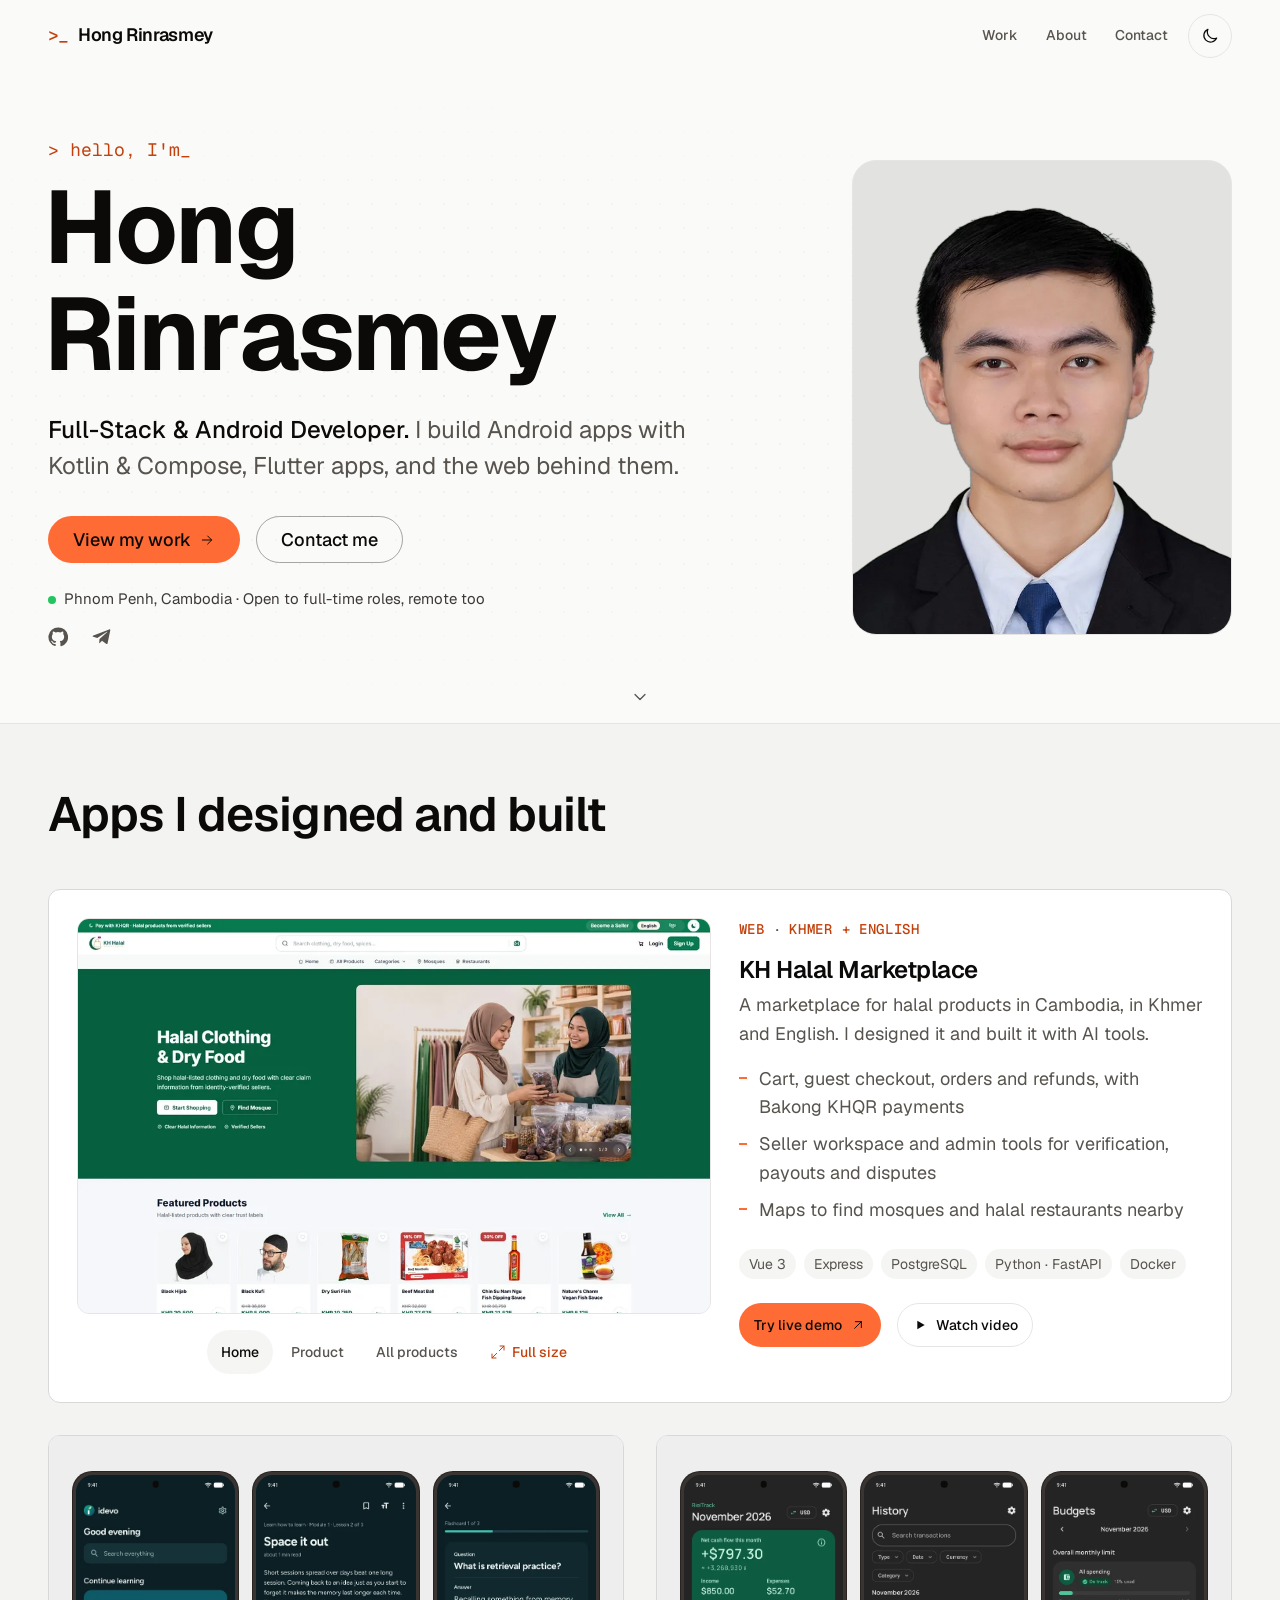
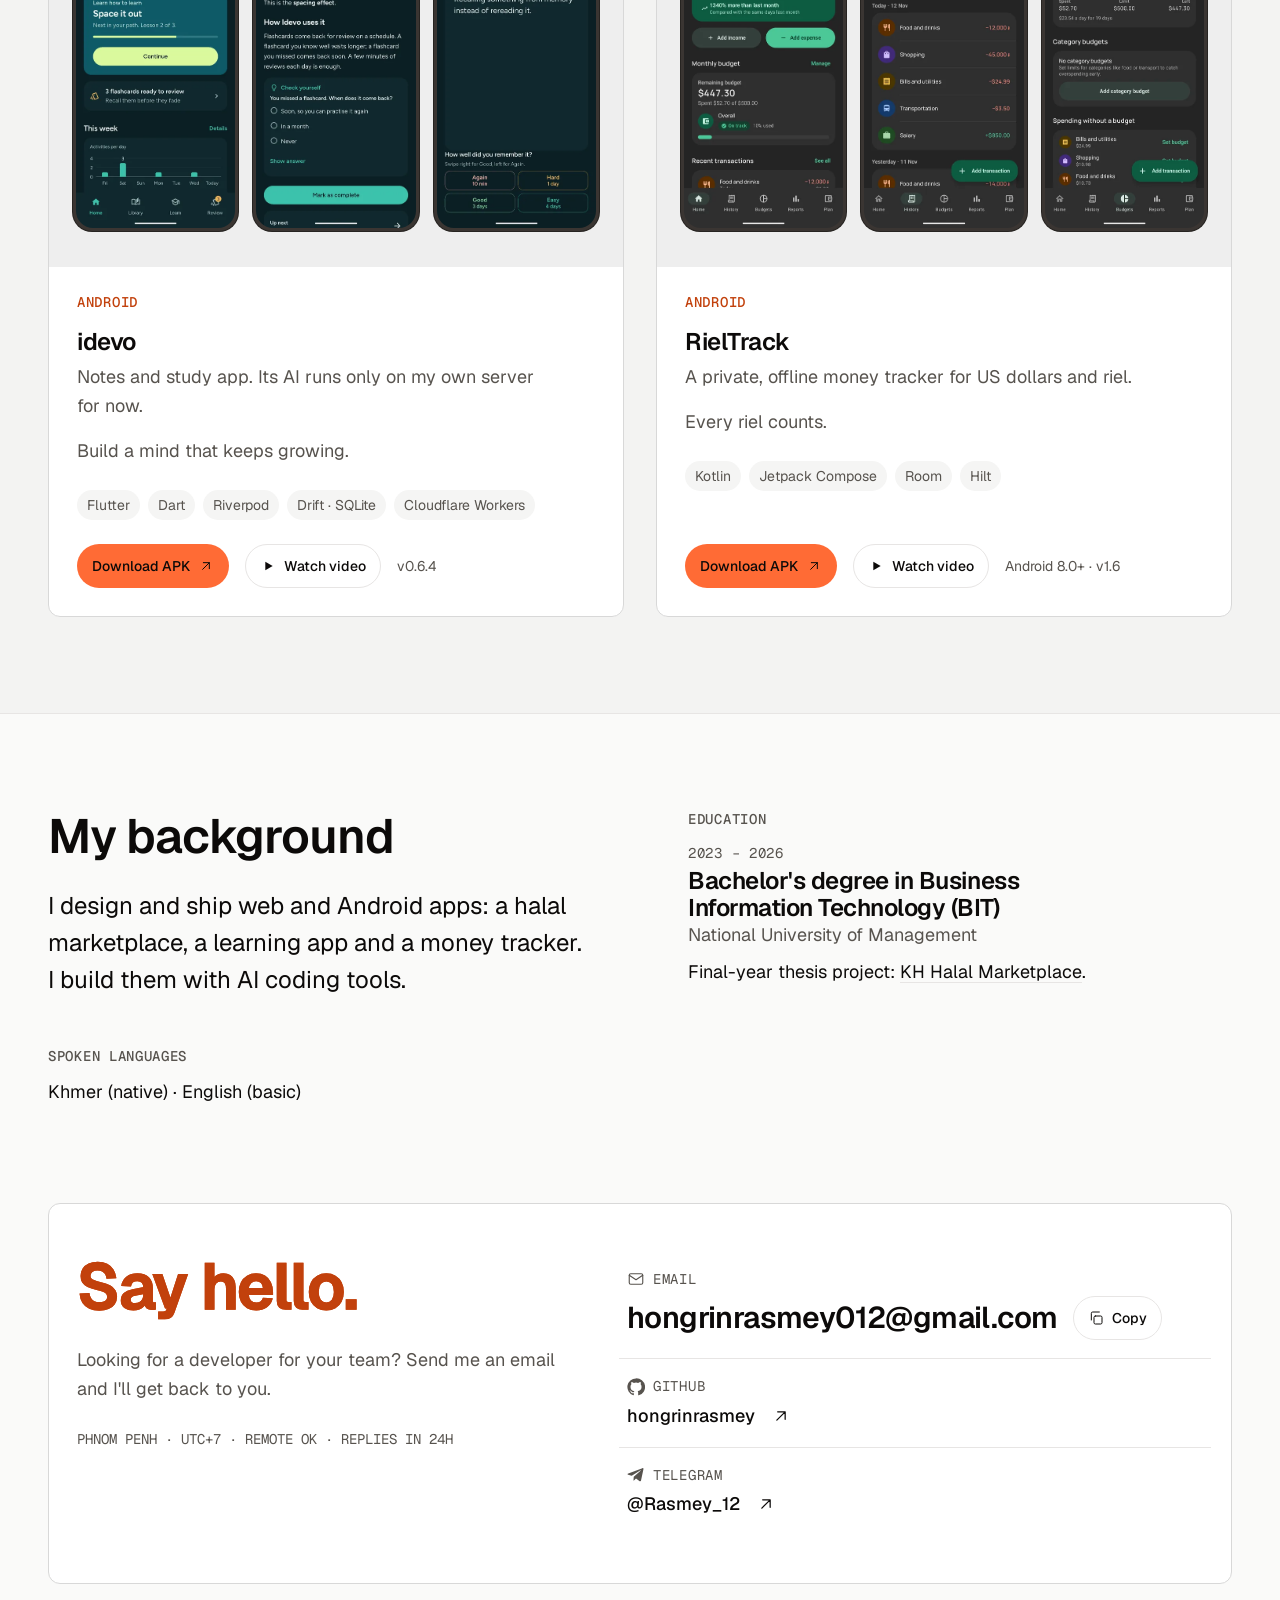
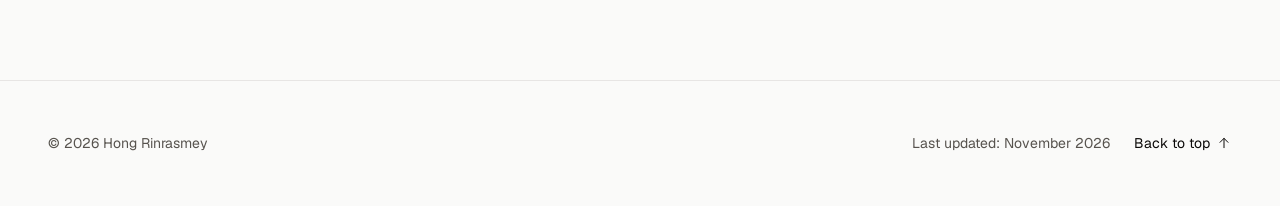
==== commit a5210741: "RielTrack promo: fix music gap at the song join Song part 2 started one beat early, on the near-sile" ====
--- a/index.html
+++ b/index.html
@@ -252,12 +252,12 @@
                 Try live demo
                 <svg class="btn__arrow" width="16" height="16" viewBox="0 0 24 24" fill="none" stroke="currentColor" stroke-width="1.5" stroke-linecap="round" stroke-linejoin="round" aria-hidden="true"><path d="M7 17L17 7M8 7h9v9"/></svg>
               </a>
-              <button class="btn btn--secondary btn--sm video-btn" type="button" data-video="assets/videos/kh-halal-marketplace-promo.mp4?v=1116h" data-preview="10.6" data-sound data-poster="assets/videos/kh-halal-marketplace-promo-poster.webp?v=1116h" data-wide data-title="KH Halal Marketplace promo video" aria-describedby="kh-halal-promo-desc">
+              <button class="btn btn--secondary btn--sm video-btn" type="button" data-video="assets/videos/kh-halal-marketplace-promo.mp4?v=1116p" data-preview="8.4" data-sound data-poster="assets/videos/kh-halal-marketplace-promo-poster.webp?v=1116p" data-wide data-title="KH Halal Marketplace promo video" aria-describedby="kh-halal-promo-desc">
                 <svg width="16" height="16" viewBox="0 0 24 24" fill="currentColor" aria-hidden="true"><path d="M8 5.5v13l11-6.5z"/></svg>
                 Watch video
               </button>
               <!-- What the video shows, for people who can't see it. Update it when the video changes. -->
-              <p class="visually-hidden" id="kh-halal-promo-desc">Promo video with music, plays with sound (the Sound button turns it off), about 51 seconds, with captions. Shopper side: halal clothing and dry food on the home page, the product list, opening a product and adding it to the cart without an account, the checkout with an optional map pin that fills in the address, and the KHQR payment page in riel (stopped before an order is placed), then the Khmer version, and the same home page on a desktop and on a phone. Seller side: the dashboard, the add-product form (product, then price and stock) and a new product waiting for admin review.</p>
+              <p class="visually-hidden" id="kh-halal-promo-desc">Promo video with music, plays with sound (the Sound button turns it off), about 41 seconds, with captions. Shopper side: halal clothing and dry food on the home page, the product list, opening a product and adding it to the cart without an account, the checkout with an optional map pin that fills in the address, and the KHQR payment page in riel (stopped before an order is placed), then the Khmer version, and the same home page on a desktop and on a phone. Seller side: the dashboard, the add-product form (product, then price and stock) and a new product waiting for admin review.</p>
             </div>
             </div>
           </div>
@@ -312,11 +312,11 @@
                   Download APK
                   <svg class="btn__arrow" width="16" height="16" viewBox="0 0 24 24" fill="none" stroke="currentColor" stroke-width="1.5" stroke-linecap="round" stroke-linejoin="round" aria-hidden="true"><path d="M7 17L17 7M8 7h9v9"/></svg>
                 </a>
-                <button class="btn btn--secondary btn--sm video-btn" type="button" data-video="assets/videos/idevo-promo.mp4?v=1116h" data-preview="17.1" data-sound data-video-short="assets/videos/idevo-promo-mobile.mp4?v=1116h" data-poster-short="assets/videos/idevo-promo-mobile-poster.webp?v=1116h" data-poster="assets/videos/idevo-promo-poster.webp?v=1116h" data-wide data-title="idevo promo video" aria-describedby="idevo-promo-desc">
+                <button class="btn btn--secondary btn--sm video-btn" type="button" data-video="assets/videos/idevo-promo.mp4?v=1116p" data-preview="23.6" data-sound data-video-short="assets/videos/idevo-promo-mobile.mp4?v=1116p" data-poster-short="assets/videos/idevo-promo-mobile-poster.webp?v=1116p" data-poster="assets/videos/idevo-promo-poster.webp?v=1116p" data-wide data-title="idevo promo video" aria-describedby="idevo-promo-desc">
                   <svg width="16" height="16" viewBox="0 0 24 24" fill="currentColor" aria-hidden="true"><path d="M8 5.5v13l11-6.5z"/></svg>
                   Watch video
                 </button>
-                <p class="visually-hidden" id="idevo-promo-desc">Promo video with music, plays with sound (the Sound button turns it off), about 51 seconds, with captions (phones get the same video in a tall layout). The built-in AI fills in a learning path from one sentence, plans its four modules and writes three lessons, each labelled as an AI draft to check; the lesson's own check question with its answer and reason; the AI turns a sample lesson into five flashcards to check before saving; "Remember it longer. Study offline. No account."; a flashcard with its four review choices (Again 10 minutes, Hard 1 day, Good 3 days, Easy 4 days); then the app switches to Khmer.</p>
+                <p class="visually-hidden" id="idevo-promo-desc">Promo video with music, plays with sound (the Sound button turns it off), about 41 seconds, with captions (phones get the same video in a tall layout). The built-in AI fills in a learning path from one sentence, plans its four modules and writes three lessons, each labelled as an AI draft to check; the lesson's own check question with its answer and reason; the AI turns a sample lesson into five flashcards to check before saving; "Remember it longer. Study offline. No account."; a flashcard with its four review choices (Again 10 minutes, Hard 1 day, Good 3 days, Easy 4 days); then the app switches to Khmer.</p>
                 <span class="project-card__note">v0.6.4</span>
               </div>
               </div>
@@ -364,11 +364,11 @@
                   Download APK
                   <svg class="btn__arrow" width="16" height="16" viewBox="0 0 24 24" fill="none" stroke="currentColor" stroke-width="1.5" stroke-linecap="round" stroke-linejoin="round" aria-hidden="true"><path d="M7 17L17 7M8 7h9v9"/></svg>
                 </a>
-                <button class="btn btn--secondary btn--sm video-btn" type="button" data-video="assets/videos/rieltrack-promo.mp4?v=1116h" data-preview="5.3" data-sound data-video-short="assets/videos/rieltrack-promo-mobile.mp4?v=1116h" data-poster-short="assets/videos/rieltrack-promo-mobile-poster.webp?v=1116h" data-poster="assets/videos/rieltrack-promo-poster.webp?v=1116h" data-wide data-title="RielTrack promo video" aria-describedby="rieltrack-promo-desc">
+                <button class="btn btn--secondary btn--sm video-btn" type="button" data-video="assets/videos/rieltrack-promo.mp4?v=1116q" data-preview="5.3" data-sound data-video-short="assets/videos/rieltrack-promo-mobile.mp4?v=1116q" data-poster-short="assets/videos/rieltrack-promo-mobile-poster.webp?v=1116o" data-poster="assets/videos/rieltrack-promo-poster.webp?v=1116o" data-wide data-title="RielTrack promo video" aria-describedby="rieltrack-promo-desc">
                   <svg width="16" height="16" viewBox="0 0 24 24" fill="currentColor" aria-hidden="true"><path d="M8 5.5v13l11-6.5z"/></svg>
                   Watch video
                 </button>
-                <p class="visually-hidden" id="rieltrack-promo-desc">Promo video with music, plays with sound (the Sound button turns it off), about 38 seconds, with captions (phones get the same video in a tall layout). The month at a glance in dollars and riel, a 12,000 riel expense added, a $150 freelance income added, the history with riel and dollar amounts side by side, a comparison with last month, the monthly budget, "No account. No cloud. No ads.", then the app switches to Khmer.</p>
+                <p class="visually-hidden" id="rieltrack-promo-desc">Promo video with music, plays with sound (the Sound button turns it off), about 35 seconds, with captions (phones get the same video in a tall layout). The month at a glance in dollars and riel, a 12,000 riel expense added, a $150 freelance income added, the history with riel and dollar amounts side by side, a comparison with last month, the monthly budget, "No account. No cloud. No ads.", then the app switches to Khmer.</p>
                 <span class="project-card__note">Android 8.0+ · v1.6</span>
               </div>
               </div>
--- a/css/style.css
+++ b/css/style.css
@@ -101,6 +101,7 @@
   scrollbar-width: thin;
   scrollbar-color: var(--border) var(--bg);
   color-scheme: dark;
+  -webkit-tap-highlight-color: transparent;
 }
 [data-theme="light"] { color-scheme: light; }
 
@@ -533,9 +534,9 @@
   height: 100%;
   --r: clamp(10px, 1.6vw, 20px); /* Android corners */
   padding: 3px;
-  border: 1px solid color-mix(in srgb, var(--text) 24%, transparent); /* taste-skill-ignore */
+  border: 1px solid color-mix(in srgb, var(--text) 40%, transparent); /* taste-skill-ignore */
   border-radius: var(--r);
-  background: #0C0A09; /* both themes */
+  background: #3A3532; /* lighter bezel: dark app screens stand out from the dark card */
   overflow: hidden;
 }
 /* Punch-hole camera */
